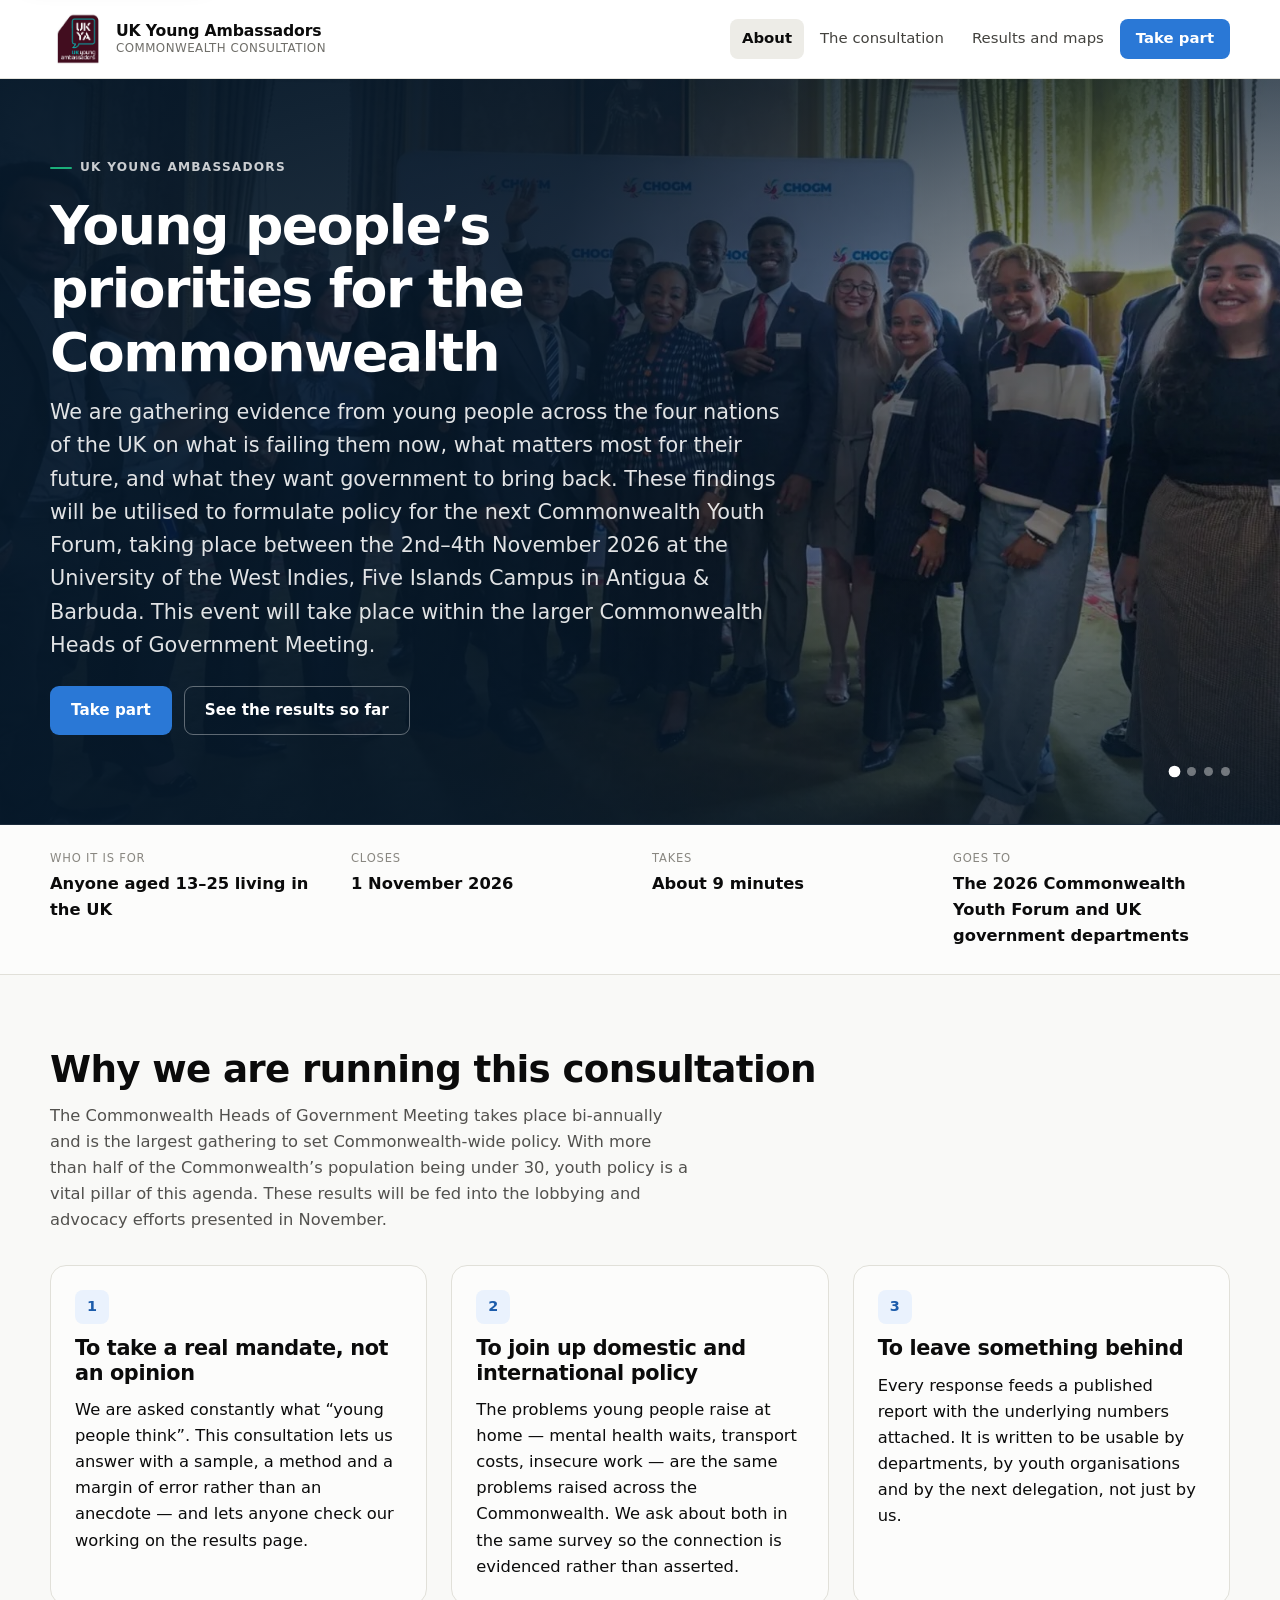
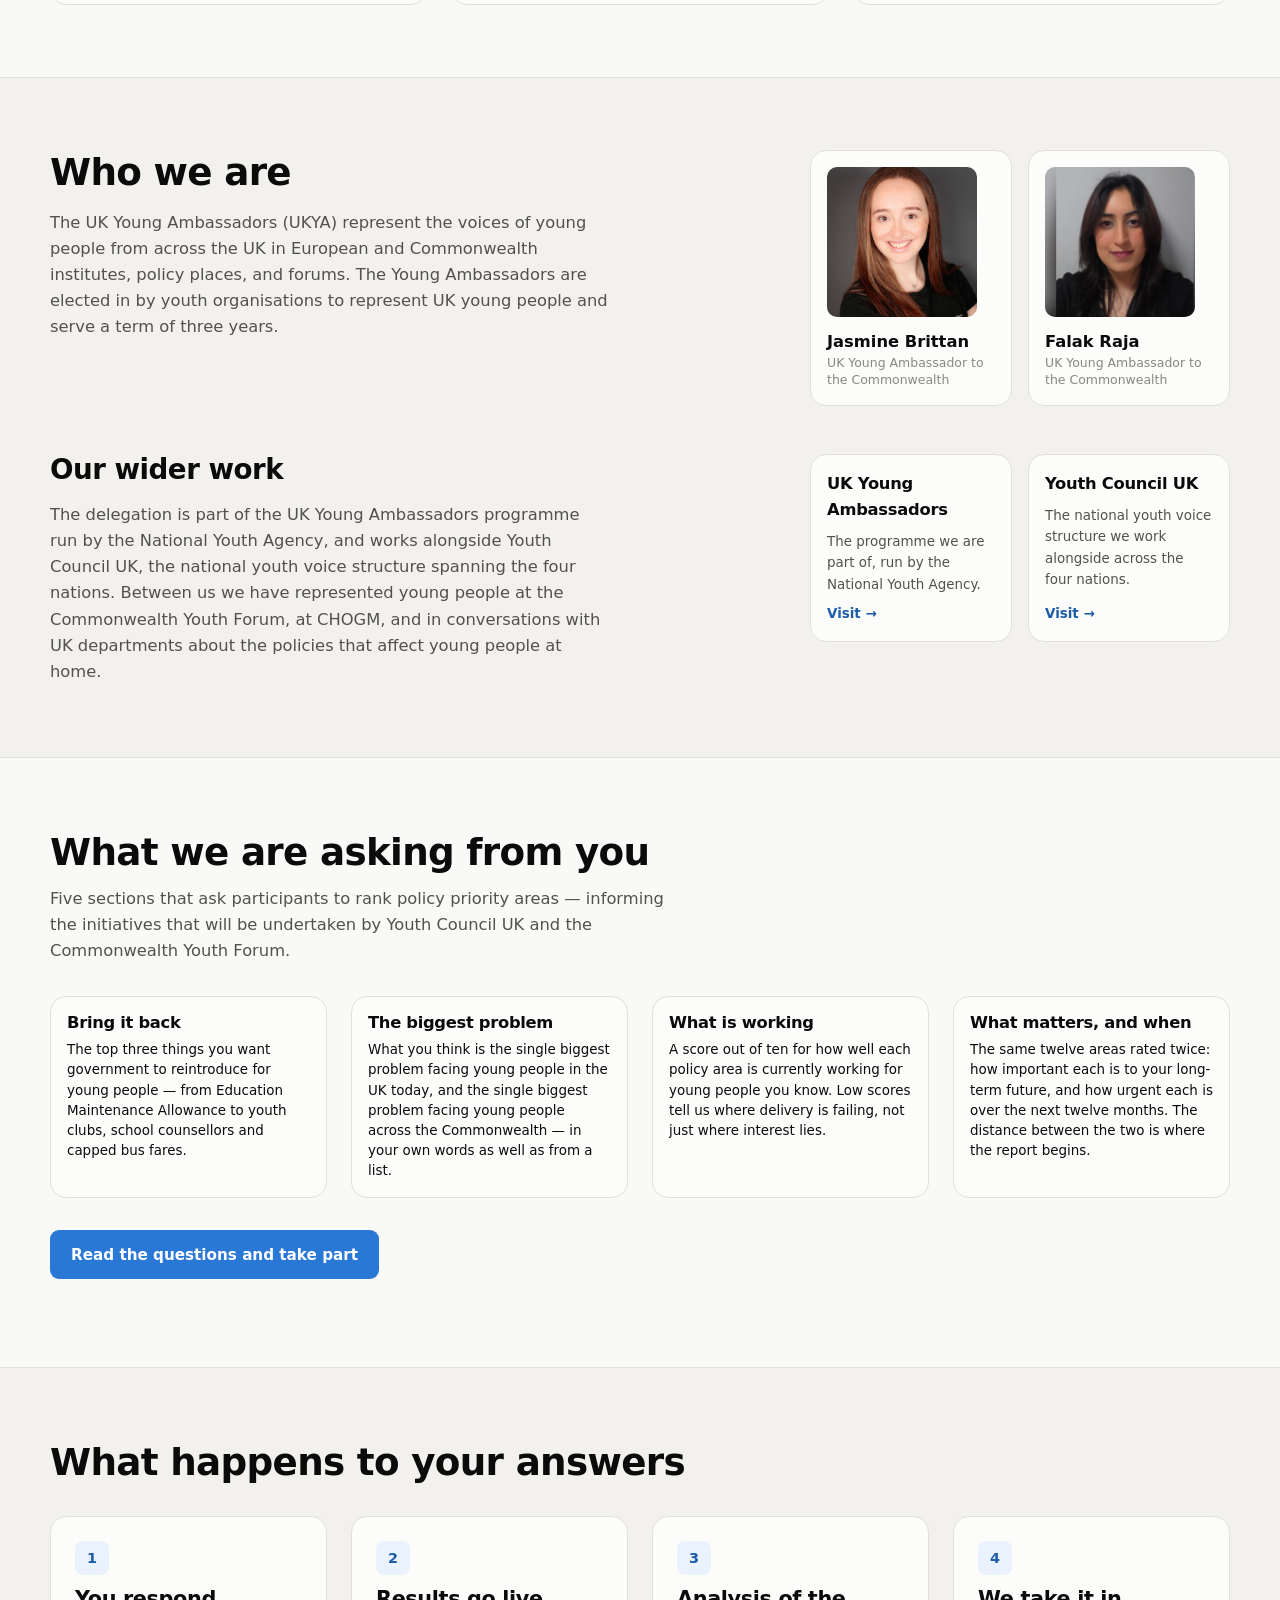
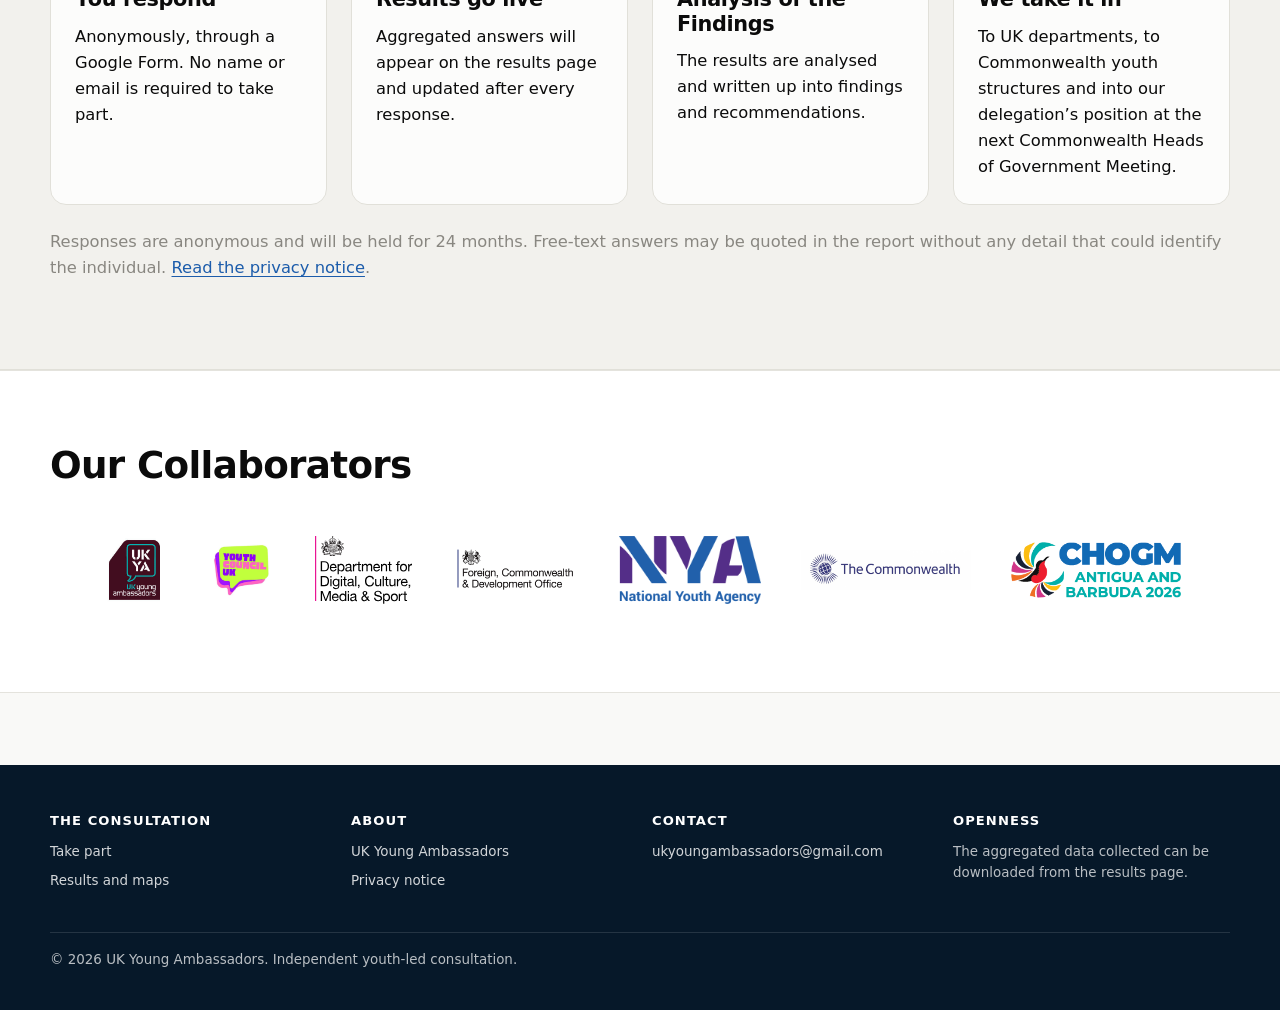
==== index.html @ c9561666 "Make the exported CSV plain, and adjust home and results copy The aggregate download showed "UK Youn" ====
<!doctype html>
<html lang="en-GB">
<head>
<meta charset="utf-8">
<meta name="viewport" content="width=device-width, initial-scale=1, viewport-fit=cover">
<title>UK Youth Consultation for CHOGM | UK Young Ambassadors</title>
<meta name="description" content="A national consultation by the UK Young Ambassadors gathering young people's priorities for the Commonwealth Heads of Government Meeting and for UK domestic youth policy.">
<meta name="color-scheme" content="light dark">
<meta property="og:title" content="UK Youth Consultation for CHOGM">
<meta property="og:description" content="Tell us what should change for young people — in the UK and across the Commonwealth.">
<meta property="og:type" content="website">
<link rel="icon" href="assets/img/favicon.svg" type="image/svg+xml">
<link rel="stylesheet" href="assets/css/site.css?v=448d8c2c">
<link rel="stylesheet" href="assets/css/print.css?v=5e188de7">
</head>
<body data-page="home">
<a class="skip-link" href="#main">Skip to main content</a>

<header class="banner">
  <div class="wrap banner__bar">
    <a class="brandmark" href="index.html">
      <span class="brandmark__crest" data-brand-crest aria-hidden="true">UKYA</span>
      <span class="brandmark__text">
        <span class="brandmark__name">UK Young Ambassadors</span>
        <span class="brandmark__sub">Commonwealth Consultation</span>
      </span>
    </a>
    <button class="nav-toggle" data-nav-toggle aria-expanded="false" aria-controls="site-nav" aria-label="Show navigation">
      <svg width="20" height="20" viewBox="0 0 24 24" fill="none" stroke="currentColor" stroke-width="2" aria-hidden="true"><path d="M3 6h18M3 12h18M3 18h18"/></svg>
    </button>
    <nav class="nav" id="site-nav" data-nav aria-label="Main">
      <ul class="nav__list">
        <li><a class="nav__link" data-page="home" href="index.html">About</a></li>
        <li><a class="nav__link" data-page="consultation" href="consultation.html">The consultation</a></li>
        <li><a class="nav__link" data-page="results" href="results.html">Results and maps</a></li>
        <li><a class="nav__link nav__cta" href="consultation.html">Take part</a></li>
      </ul>
    </nav>
  </div>
</header>

<main id="main">

  <section class="hero hero--media">
    <!-- Decorative background carousel. The photographs are described by the
         caption beneath, so the layer itself is hidden from assistive tech. -->
    <div class="hero__media" data-hero-carousel aria-hidden="true"></div>
    <div class="hero__scrim" aria-hidden="true"></div>

    <div class="wrap hero__inner">
      <div class="hero__panel">
        <span class="eyebrow">UK Young Ambassadors</span>
        <h1>Young people’s priorities for the Commonwealth</h1>
        <p class="hero__lede">
          We are gathering evidence from young people across the four nations of the UK on what is failing
          them now, what matters most for their future, and what they want government to bring back.
          These findings will be utilised to formulate policy for the next Commonwealth Youth Forum, taking
          place between the 2nd–4th November 2026 at the University of the West Indies, Five Islands Campus
          in Antigua &amp; Barbuda. This event will take place within the larger Commonwealth Heads of
          Government Meeting.
        </p>
        <div class="hero__actions">
          <a class="btn btn--primary" href="consultation.html">Take part</a>
          <a class="btn btn--ghost" href="results.html">See the results so far</a>
        </div>
      </div>
    </div>

    <div class="wrap hero__media-foot">
      <div class="hero__dots" data-hero-dots></div>
    </div>
  </section>

  <section class="factbar">
    <div class="wrap">
      <dl class="factbar__list">
        <div class="factbar__item"><dt>Who it is for</dt><dd>Anyone aged 13–25 living in the UK</dd></div>
        <div class="factbar__item"><dt>Closes</dt><dd><span data-config="consultation.closesOn" data-format="date">—</span></dd></div>
        <div class="factbar__item"><dt>Takes</dt><dd>About <span data-config="form.estimatedMinutes">9</span> minutes</dd></div>
        <div class="factbar__item"><dt>Goes to</dt><dd>The 2026 Commonwealth Youth Forum and UK government departments</dd></div>
      </dl>
    </div>
  </section>

  <section class="section">
    <div class="wrap">
      <div class="section__head">
        <h2>Why we are running this consultation</h2>
        <p>
          The Commonwealth Heads of Government Meeting takes place bi-annually and is the largest gathering
          to set Commonwealth-wide policy. With more than half of the Commonwealth’s population being under
          30, youth policy is a vital pillar of this agenda. These results will be fed into the lobbying and
          advocacy efforts presented in November.
        </p>
      </div>
      <div class="grid grid--3">
        <div class="card">
          <span class="card__num" aria-hidden="true">1</span>
          <h3>To take a real mandate, not an opinion</h3>
          <p>
            We are asked constantly what “young people think”. This consultation lets us answer with
            a sample, a method and a margin of error rather than an anecdote — and lets anyone check
            our working on the results page.
          </p>
        </div>
        <div class="card">
          <span class="card__num" aria-hidden="true">2</span>
          <h3>To join up domestic and international policy</h3>
          <p>
            The problems young people raise at home — mental health waits, transport costs, insecure work —
            are the same problems raised across the Commonwealth. We ask about both in the same survey so
            the connection is evidenced rather than asserted.
          </p>
        </div>
        <div class="card">
          <span class="card__num" aria-hidden="true">3</span>
          <h3>To leave something behind</h3>
          <p>
            Every response feeds a published report with the underlying numbers attached. It is written to be
            usable by departments, by youth organisations and by the next delegation, not just by us.
          </p>
        </div>
      </div>
    </div>
  </section>

  <section class="section section--tint">
    <div class="wrap">
      <div class="who">
        <div class="who__text">
          <h2>Who we are</h2>
          <p data-config="team.intro">
            The UK Young Ambassadors (UKYA) represent the voices of young people from across the UK in
            European and Commonwealth institutes, policy places, and forums. The Young Ambassadors are
            elected in by youth organisations to represent UK young people and serve a term of three years.
          </p>
        </div>
        <div class="who__people" data-team></div>
      </div>

      <div class="who" style="margin-top:var(--sp-7)">
        <div class="who__text">
          <h3>Our wider work</h3>
          <p>
            The delegation is part of the UK Young Ambassadors programme run by the National Youth Agency,
            and works alongside Youth Council UK, the national youth voice structure spanning the four
            nations. Between us we have represented young people at the Commonwealth Youth Forum, at CHOGM,
            and in conversations with UK departments about the policies that affect young people at home.
          </p>
        </div>
        <div class="who__side" data-team-links></div>
      </div>
    </div>
  </section>

  <section class="section">
    <div class="wrap">
      <div class="section__head">
        <h2>What we are asking from you</h2>
        <p>
          Five sections that ask participants to rank policy priority areas — informing the initiatives that
          will be undertaken by Youth Council UK and the Commonwealth Youth Forum.
        </p>
      </div>
      <div class="grid grid--4 grid--ask">
        <div class="card card--compact">
          <h3>Bring it back</h3>
          <p>The top three things you want government to reintroduce for young people — from Education Maintenance Allowance to youth clubs, school counsellors and capped bus fares.</p>
        </div>
        <div class="card card--compact">
          <h3>The biggest problem</h3>
          <p>What you think is the single biggest problem facing young people in the UK today, and the single biggest problem facing young people across the Commonwealth — in your own words as well as from a list.</p>
        </div>
        <div class="card card--compact">
          <h3>What is working</h3>
          <p>A score out of ten for how well each policy area is currently working for young people you know. Low scores tell us where delivery is failing, not just where interest lies.</p>
        </div>
        <div class="card card--compact">
          <h3>What matters, and when</h3>
          <p>The same twelve areas rated twice: how important each is to your long-term future, and how urgent each is over the next twelve months. The distance between the two is where the report begins.</p>
        </div>
      </div>
      <p style="margin-top:2rem">
        <a class="btn btn--primary" href="consultation.html">Read the questions and take part</a>
      </p>
    </div>
  </section>

  <section class="section section--tint">
    <div class="wrap">
      <div class="section__head">
        <h2>What happens to your answers</h2>
      </div>
      <div class="grid grid--4">
        <div class="card"><span class="card__num" aria-hidden="true">1</span><h3>You respond</h3><p>Anonymously, through a Google Form. No name or email is required to take part.</p></div>
        <div class="card"><span class="card__num" aria-hidden="true">2</span><h3>Results go live</h3><p>Aggregated answers will appear on the results page and updated after every response.</p></div>
        <div class="card"><span class="card__num" aria-hidden="true">3</span><h3>Analysis of the Findings</h3><p>The results are analysed and written up into findings and recommendations.</p></div>
        <div class="card"><span class="card__num" aria-hidden="true">4</span><h3>We take it in</h3><p>To UK departments, to Commonwealth youth structures and into our delegation’s position at <span data-config="consultation.chogmLabel">CHOGM</span>.</p></div>
      </div>
      <p class="muted" style="margin-top:var(--sp-5);max-width:none">
        Responses are anonymous and will be held for <span data-config="privacy.retentionMonths">24</span> months.
        Free-text answers may be quoted in the report without any detail that could identify the individual.
        <a href="privacy.html">Read the privacy notice</a>.
      </p>
    </div>
  </section>

  <section class="section section--logos">
    <div class="wrap">
      <div class="section__head">
        <h2>Our Collaborators</h2>
      </div>
      <div class="partners" data-partners></div>
    </div>
  </section>

</main>

<footer class="footer">
  <div class="wrap">
    <div class="footer__grid">
      <div>
        <h4>The consultation</h4>
        <ul>
          <li><a href="consultation.html">Take part</a></li>
          <li><a href="results.html">Results and maps</a></li>
        </ul>
      </div>
      <div>
        <h4>About</h4>
        <ul>
          <li><a href="index.html#main">UK Young Ambassadors</a></li>
          <li><a href="privacy.html">Privacy notice</a></li>
        </ul>
      </div>
      <div>
        <h4>Contact</h4>
        <ul>
          <li><a data-config-href="consultation.contactEmail" href="#"><span data-config="consultation.contactEmail">Contact us</span></a></li>
        </ul>
      </div>
      <div>
        <h4>Openness</h4>
        <p style="font-size:var(--step--1)">
          The aggregated data collected can be downloaded from the results page.
        </p>
      </div>
    </div>
    <div class="footer__base">
      <p>© <span data-year>2026</span> UK Young Ambassadors. Independent youth-led consultation.</p>
    </div>
  </div>
</footer>

<script src="assets/js/config.js?v=e2bbb586"></script>
<script src="assets/js/taxonomy.js?v=10c99e3c"></script>
<script src="assets/js/ui.js?v=98122276"></script>
</body>
</html>
---- assets/css/site.css ----
/* =============================================================================
   site.css — UK Young Ambassadors CHOGM youth consultation
   Token-first. Light is the base; dark is a selected set of steps, not a flip.
   Chart colours come from the validated data-visualisation palette and are
   exposed as --series-* / --seq-* so charts.js and map.js never hard-code hex.
   ========================================================================== */

/* ---------- 1. Tokens ------------------------------------------------------ */
:root {
  color-scheme: light;

  /* Surfaces and ink */
  --plane:        #f9f9f7;
  --surface:      #fcfcfb;
  --surface-2:    #f2f1ed;
  --surface-sunk: #eeede8;
  --ink:          #0b0b0b;
  --ink-2:        #52514e;
  --ink-muted:    #898781;
  --rule:         #e1e0d9;
  --axis:         #c3c2b7;
  --ring:         rgba(11, 11, 11, .10);

  /* Brand */
  --brand:        #0a2540;
  --brand-deep:   #061829;
  --brand-ink:    #ffffff;
  --accent:       #2a78d6;
  --accent-deep:  #1c5cab;
  --accent-wash:  #eaf2fd;

  /* Categorical series — fixed order, never cycled */
  --series-1: #2a78d6;  --series-2: #eb6834;  --series-3: #1baf7a;
  --series-4: #eda100;  --series-5: #e87ba4;  --series-6: #008300;
  --series-7: #4a3aa7;  --series-8: #e34948;

  /* Sequential blue ramp, light -> dark (choropleth + heat) */
  --seq-100: #cde2fb; --seq-150: #b7d3f6; --seq-200: #9ec5f4; --seq-250: #86b6ef;
  --seq-300: #6da7ec; --seq-350: #5598e7; --seq-400: #3987e5; --seq-450: #2a78d6;
  --seq-500: #256abf; --seq-550: #1c5cab; --seq-600: #184f95; --seq-650: #104281;
  --seq-700: #0d366b;
  --seq-zero: #f0efec;                    /* "no responses yet" tile */

  /* Status — reserved, never used as a series colour */
  --good: #0ca30c; --warning: #fab219; --serious: #ec835a; --critical: #d03b3b;
  --success-text: #006300;

  /* Type and space */
  --font: system-ui, -apple-system, "Segoe UI", Roboto, sans-serif;
  --step--1: clamp(.78rem, .76rem + .1vw, .84rem);
  --step-0:  clamp(.95rem, .92rem + .15vw, 1.02rem);
  --step-1:  clamp(1.12rem, 1.05rem + .35vw, 1.3rem);
  --step-2:  clamp(1.38rem, 1.25rem + .6vw, 1.75rem);
  --step-3:  clamp(1.7rem, 1.45rem + 1.1vw, 2.4rem);
  --step-4:  clamp(2.1rem, 1.6rem + 2.2vw, 3.5rem);
  --sp-1: .25rem; --sp-2: .5rem; --sp-3: .75rem; --sp-4: 1rem;
  --sp-5: 1.5rem; --sp-6: 2rem;  --sp-7: 3rem;   --sp-8: 4.5rem;
  --radius: 10px; --radius-lg: 16px;
  --shadow: 0 1px 2px rgba(11,11,11,.05), 0 8px 24px -12px rgba(11,11,11,.18);
  --measure: 68ch;
  --wrap: 1180px;
}

@media (prefers-color-scheme: dark) {
  :root:not([data-theme="light"]) {
    color-scheme: dark;
    --plane: #0d0d0d; --surface: #1a1a19; --surface-2: #232321; --surface-sunk: #141413;
    --ink: #ffffff; --ink-2: #c3c2b7; --ink-muted: #898781;
    --rule: #2c2c2a; --axis: #383835; --ring: rgba(255,255,255,.12);
    --brand: #14202e; --brand-deep: #0b1420; --brand-ink: #ffffff;
    --accent: #3987e5; --accent-deep: #6da7ec; --accent-wash: #16273b;
    --series-1: #3987e5; --series-2: #d95926; --series-3: #199e70;
    --series-4: #c98500; --series-5: #d55181; --series-6: #008300;
    --series-7: #9085e9; --series-8: #e66767;
    --seq-zero: #383835;
    --success-text: #0ca30c;
    --shadow: 0 1px 2px rgba(0,0,0,.4), 0 8px 24px -12px rgba(0,0,0,.7);
  }
}
:root[data-theme="dark"] {
  color-scheme: dark;
  --plane: #0d0d0d; --surface: #1a1a19; --surface-2: #232321; --surface-sunk: #141413;
  --ink: #ffffff; --ink-2: #c3c2b7; --ink-muted: #898781;
  --rule: #2c2c2a; --axis: #383835; --ring: rgba(255,255,255,.12);
  --brand: #14202e; --brand-deep: #0b1420; --brand-ink: #ffffff;
  --accent: #3987e5; --accent-deep: #6da7ec; --accent-wash: #16273b;
  --series-1: #3987e5; --series-2: #d95926; --series-3: #199e70;
  --series-4: #c98500; --series-5: #d55181; --series-6: #008300;
  --series-7: #9085e9; --series-8: #e66767;
  --seq-zero: #383835;
  --success-text: #0ca30c;
  --shadow: 0 1px 2px rgba(0,0,0,.4), 0 8px 24px -12px rgba(0,0,0,.7);
}

/* ---------- 2. Base -------------------------------------------------------- */
*, *::before, *::after { box-sizing: border-box; }
html { -webkit-text-size-adjust: 100%; scroll-behavior: smooth; }
@media (prefers-reduced-motion: reduce) {
  html { scroll-behavior: auto; }
  *, *::before, *::after { animation-duration: .01ms !important; transition-duration: .01ms !important; }
}
body {
  margin: 0;
  font-family: var(--font);
  font-size: var(--step-0);
  line-height: 1.6;
  color: var(--ink);
  background: var(--plane);
  -webkit-font-smoothing: antialiased;
}
img, svg { max-width: 100%; }
h1, h2, h3, h4 { line-height: 1.18; letter-spacing: -.018em; margin: 0 0 var(--sp-3); font-weight: 650; }
h1 { font-size: var(--step-4); letter-spacing: -.03em; }
h2 { font-size: var(--step-3); }
h3 { font-size: var(--step-2); }
h4 { font-size: var(--step-1); }
p  { margin: 0 0 var(--sp-4); max-width: var(--measure); }
a  { color: var(--accent-deep); text-underline-offset: 3px; text-decoration-thickness: 1px; }
a:hover { color: var(--accent); }
:focus-visible { outline: 3px solid var(--accent); outline-offset: 2px; border-radius: 4px; }
[hidden] { display: none !important; }

.wrap { width: min(100% - 2.5rem, var(--wrap)); margin-inline: auto; }
.narrow { max-width: 74ch; }
.lede { font-size: var(--step-1); color: var(--ink-2); line-height: 1.55; }
.muted { color: var(--ink-muted); }
.tnum { font-variant-numeric: tabular-nums; }
.visually-hidden {
  position: absolute; width: 1px; height: 1px; padding: 0; margin: -1px;
  overflow: hidden; clip: rect(0 0 0 0); white-space: nowrap; border: 0;
}
.skip-link {
  position: absolute; left: var(--sp-4); top: -4rem; z-index: 100;
  background: var(--surface); color: var(--ink); padding: var(--sp-3) var(--sp-4);
  border-radius: var(--radius); box-shadow: var(--shadow); transition: top .15s;
}
.skip-link:focus { top: var(--sp-4); }

/* ---------- 3. Header and navigation --------------------------------------
   The bar is white in both themes, on purpose. The UKYA logo carries its own
   white background, so a coloured or dark bar leaves a visible white tile
   around it. That means the bar cannot use the theme's ink tokens either —
   they invert in dark mode and would put white text on white — so everything
   in here is a fixed light-on-white palette.                                 */
.banner {
  background: #ffffff; color: #0b0b0b;
  border-bottom: 1px solid #e4e3dd;
  position: sticky; top: 0; z-index: 40;
}
.banner__bar {
  display: flex; align-items: center; gap: var(--sp-5);
  min-height: 72px; padding-block: var(--sp-3);
}
.brandmark { display: flex; align-items: center; gap: var(--sp-3); text-decoration: none; color: inherit; }
/* The lettermark fallback needs to be a dark chip to read on white; the real
   logo replaces it and drops the chip entirely. */
.brandmark__crest {
  display: grid; place-items: center; width: 42px; height: 42px; flex: none;
  border-radius: 9px; background: #0a2540; color: #fff;
  font-weight: 750; font-size: .82rem; letter-spacing: .02em; overflow: hidden;
}
.brandmark__crest--image { background: transparent; width: 54px; height: 54px; border-radius: 0; }
.brandmark__crest--image img { width: 100%; height: 100%; object-fit: contain; }
.brandmark__text { display: flex; flex-direction: column; line-height: 1.2; }
.brandmark__name { font-weight: 650; font-size: .98rem; letter-spacing: -.01em; color: #0b0b0b; }
.brandmark__sub { font-size: .74rem; color: #6f6e69; letter-spacing: .04em; text-transform: uppercase; }

.nav { margin-left: auto; }
.nav__list { display: flex; align-items: center; gap: var(--sp-1); list-style: none; margin: 0; padding: 0; }
.nav__link {
  display: block; padding: var(--sp-2) var(--sp-3); border-radius: 8px;
  color: #43423e; text-decoration: none; font-size: .93rem; font-weight: 500;
}
.nav__link:hover { background: #f1f0ec; color: #0b0b0b; }
.nav__link[aria-current="page"] { background: #edecE7; color: #0b0b0b; font-weight: 650; }
.nav__cta {
  background: var(--accent); color: #fff; padding: var(--sp-2) var(--sp-4);
  border-radius: 8px; font-weight: 600;
}
.nav__cta:hover { background: var(--accent-deep); color: #fff; }

.theme-toggle {
  display: grid; place-items: center; width: 36px; height: 36px; flex: none;
  border: 1px solid rgba(255,255,255,.2); background: transparent; color: inherit;
  border-radius: 8px; cursor: pointer;
}
.theme-toggle:hover { background: rgba(255,255,255,.12); }
.nav-toggle { display: none; }

@media (max-width: 860px) {
  .nav-toggle {
    display: grid; place-items: center; width: 40px; height: 40px; margin-left: auto;
    background: transparent; border: 1px solid #d6d5ce;
    border-radius: 8px; color: #0b0b0b; cursor: pointer;
  }
  .nav { flex-basis: 100%; margin-left: 0; order: 3; display: none; }
  .nav.is-open { display: block; }
  .nav__list { flex-direction: column; align-items: stretch; padding-bottom: var(--sp-4); gap: 2px; }
  .nav__link { padding: var(--sp-3); }
  .nav__cta { text-align: center; margin-top: var(--sp-2); }
  .banner__bar { flex-wrap: wrap; }
}

/* ---------- 4. Notices ----------------------------------------------------- */
.notice {
  display: flex; gap: var(--sp-3); align-items: flex-start;
  padding: var(--sp-3) var(--sp-4); border-radius: var(--radius);
  border: 1px solid var(--rule); background: var(--surface-2);
  font-size: var(--step--1); color: var(--ink-2);
}
.notice strong { color: var(--ink); }
.notice p { margin: 0; max-width: none; }
.notice--draft { border-color: #f0c96a; background: #fff8e6; color: #5a4300; }
.notice--draft strong { color: #3d2e00; }
/* Dark steps for the draft notice. Declared under both scopes — the media
   query for the OS setting, the attribute selector for the in-page toggle —
   so neither can leak into light mode. */
@media (prefers-color-scheme: dark) {
  :root:not([data-theme="light"]) .notice--draft {
    background: #2a2413; border-color: #6a5a24; color: #f0dfae;
  }
  :root:not([data-theme="light"]) .notice--draft strong { color: #fff3d0; }
}
:root[data-theme="dark"] .notice--draft {
  background: #2a2413; border-color: #6a5a24; color: #f0dfae;
}
:root[data-theme="dark"] .notice--draft strong { color: #fff3d0; }
.notice__icon { flex: none; font-size: 1.1em; line-height: 1.45; }
.draft-strip { background: transparent; padding-block: var(--sp-3) 0; }

/* ---------- 5. Hero -------------------------------------------------------
   A photo carousel behind an overlaid panel. The photographs are decorative
   background; the caption beneath carries what they show.                    */
.hero {
  position: relative; isolation: isolate; overflow: hidden;
  background: var(--brand-deep); color: #fff;
  padding-block: var(--sp-8) var(--sp-7);
  border-bottom: 1px solid rgba(255,255,255,.08);
}
.hero--media { min-height: clamp(440px, 64vh, 660px); display: flex; flex-direction: column; justify-content: center; }

/* Small uppercase label above a heading. Used on the dark hero and on light
   page headers, so its base colour is page ink and the hero overrides it. */
.eyebrow {
  display: inline-flex; align-items: center; gap: var(--sp-2);
  font-size: .76rem; font-weight: 600; letter-spacing: .1em; text-transform: uppercase;
  color: var(--ink-muted); margin-bottom: var(--sp-4);
}
.eyebrow::before { content: ""; width: 22px; height: 2px; background: var(--series-3); border-radius: 2px; }
.hero .eyebrow, .banner .eyebrow { color: rgba(255,255,255,.78); }

.hero__media { position: absolute; inset: 0; z-index: -2; }
.hero__slide {
  position: absolute; inset: 0; background-size: cover; background-position: center;
  opacity: 0; transition: opacity .9s ease-in-out;
}
.hero__slide.is-active { opacity: 1; }
@media (prefers-reduced-motion: reduce) { .hero__slide { transition: none; } }

/* Two scrims: a horizontal one so the panel edge never sits on a bright face,
   and a vertical one to keep the caption and header legible. */
.hero__scrim {
  position: absolute; inset: 0; z-index: -1;
  background:
    linear-gradient(100deg, rgba(6,24,41,.94) 0%, rgba(6,24,41,.86) 42%, rgba(6,24,41,.45) 72%, rgba(6,24,41,.35) 100%),
    linear-gradient(to bottom, rgba(6,24,41,.55), transparent 28%, transparent 62%, rgba(6,24,41,.7));
}
.hero__inner { width: min(100% - 2.5rem, var(--wrap)); }
.hero__panel { max-width: 46rem; }
.hero h1 { color: #fff; max-width: 18ch; text-wrap: balance; }
.hero__lede { color: rgba(255,255,255,.88); font-size: var(--step-1); max-width: 56ch; }
.hero__actions { display: flex; flex-wrap: wrap; gap: var(--sp-3); margin-top: var(--sp-5); }

.hero__media-foot {
  display: flex; flex-wrap: wrap; gap: var(--sp-3) var(--sp-4); align-items: center;
  justify-content: flex-end; margin-top: var(--sp-6);
}
.hero__dots { display: flex; gap: var(--sp-2); margin-left: auto; }
.hero__dot {
  width: 9px; height: 9px; padding: 0; border: 0; border-radius: 50%; cursor: pointer;
  background: rgba(255,255,255,.4); transition: background .15s, transform .15s;
}
.hero__dot:hover { background: rgba(255,255,255,.75); }
.hero__dot[aria-current="true"] { background: #fff; transform: scale(1.3); }

@media (max-width: 700px) {
  .hero--media { min-height: 0; }
  .hero h1 { max-width: none; }
  .hero__scrim { background: linear-gradient(to bottom, rgba(6,24,41,.82), rgba(6,24,41,.93)); }
}

/* The facts that used to sit beside the hero, now a strip beneath it. */
.factbar { background: var(--surface); border-bottom: 1px solid var(--rule); }
.factbar__list {
  display: grid; grid-template-columns: repeat(auto-fit, minmax(190px, 1fr));
  gap: var(--sp-4) var(--sp-5); margin: 0; padding-block: var(--sp-5);
}
.factbar__item dt {
  font-size: .72rem; text-transform: uppercase; letter-spacing: .07em;
  color: var(--ink-muted); margin-bottom: .25rem;
}
.factbar__item dd { margin: 0; font-weight: 600; color: var(--ink); font-size: var(--step-0); }

/* ---------- 6. Buttons ----------------------------------------------------- */
.btn {
  display: inline-flex; align-items: center; justify-content: center; gap: var(--sp-2);
  padding: .7rem 1.25rem; border-radius: 9px; border: 1px solid transparent;
  font: inherit; font-weight: 600; font-size: .95rem; cursor: pointer;
  text-decoration: none; transition: background .15s, border-color .15s, color .15s;
}
.btn--primary { background: var(--accent); color: #fff; }
.btn--primary:hover { background: var(--accent-deep); color: #fff; }
.btn--ghost { background: transparent; color: #fff; border-color: rgba(255,255,255,.35); }
.btn--ghost:hover { background: rgba(255,255,255,.12); color: #fff; }
.btn--quiet { background: var(--surface); color: var(--ink); border-color: var(--rule); }
.btn--quiet:hover { background: var(--surface-2); color: var(--ink); }
.btn--sm { padding: .42rem .8rem; font-size: .85rem; }
/* Button labels are short phrases; let the row wrap rather than the words. */
.btn { white-space: nowrap; }

/* ---------- 7. Sections and cards ------------------------------------------ */
.section { padding-block: var(--sp-8); }
.section--tint { background: var(--surface-2); border-block: 1px solid var(--rule); }
/* The measure belongs on the prose, not on the block: constraining the whole
   head made headings wrap early ("Why we are running this consultation" broke
   over two lines with half the container empty beside it). */
.section__head { margin-bottom: var(--sp-6); }
.section__head p { color: var(--ink-2); max-width: 62ch; }
.grid { display: grid; gap: var(--sp-5); }
.grid--3 { grid-template-columns: repeat(auto-fit, minmax(255px, 1fr)); }
.grid--2 { grid-template-columns: repeat(auto-fit, minmax(320px, 1fr)); }
.grid--4 { grid-template-columns: repeat(auto-fit, minmax(200px, 1fr)); }

.card {
  background: var(--surface); border: 1px solid var(--rule);
  border-radius: var(--radius-lg); padding: var(--sp-5);
}
.card h3 { font-size: var(--step-1); }
.card p:last-child { margin-bottom: 0; }
.card--compact { padding: var(--sp-4); }
.card--compact h3 { font-size: var(--step-0); margin-bottom: var(--sp-2); }
.card--compact p { font-size: var(--step--1); line-height: 1.5; }
/* Four across on a wide screen, folding to two and then one. */
.grid--ask { grid-template-columns: repeat(4, minmax(0, 1fr)); }
@media (max-width: 1000px) { .grid--ask { grid-template-columns: repeat(2, minmax(0, 1fr)); } }
@media (max-width: 560px)  { .grid--ask { grid-template-columns: 1fr; } }

.card__num {
  display: grid; place-items: center; width: 34px; height: 34px; border-radius: 8px;
  background: var(--accent-wash); color: var(--accent-deep);
  font-weight: 700; font-size: .9rem; margin-bottom: var(--sp-3);
}

/* Team */
.person { display: flex; flex-direction: column; gap: var(--sp-2); }
.who__people .person { padding: var(--sp-4); gap: var(--sp-3); }
.person__avatar {
  display: grid; place-items: center; width: 52px; height: 52px; border-radius: 50%;
  background: var(--accent-wash); color: var(--accent-deep); font-weight: 700; font-size: 1.05rem;
}
.person__name { font-weight: 650; }
.person__role { font-size: var(--step--1); color: var(--ink-muted); }
.person p { font-size: var(--step--1); color: var(--ink-2); margin: 0; }

/* "Who we are": the description on the left, the delegation beside it. */
.who {
  display: grid; gap: var(--sp-6) var(--sp-7);
  grid-template-columns: minmax(0, 1fr) minmax(0, 420px);
  align-items: start;
}
.who__text h2, .who__text h3 { margin-bottom: var(--sp-4); }
.who__text p { color: var(--ink-2); max-width: 54ch; margin-bottom: 0; }
.who__people, .who__side { display: grid; grid-template-columns: 1fr 1fr; gap: var(--sp-4); }
@media (max-width: 860px) {
  .who { grid-template-columns: 1fr; }
  .who__people, .who__side { max-width: 420px; }
}
@media (max-width: 460px) {
  .who__people, .who__side { grid-template-columns: 1fr; }
}

/* A member photograph sits where the initials avatar would. Square crop, so a
   portrait and a headshot of different proportions still line up in the grid. */
.person__photo {
  width: 100%; max-width: 150px; aspect-ratio: 1 / 1; object-fit: cover; object-position: center 22%;
  border-radius: var(--radius); background: var(--surface-2); display: block;
}
.who__people .person__name { font-size: var(--step-0); }
.who__people .person__role { font-size: .78rem; line-height: 1.35; }
.person__avatar--fallback { width: 52px; height: 52px; }

/* Link cards — the wider-programme links under the team */
.link-card {
  display: flex; flex-direction: column; gap: var(--sp-2);
  text-decoration: none; color: inherit; transition: border-color .15s, transform .15s;
}
.link-card:hover { border-color: var(--accent); color: inherit; transform: translateY(-2px); }
.link-card { padding: var(--sp-4); }
.link-card__label { font-weight: 650; font-size: var(--step-0); letter-spacing: -.015em; }
.link-card__blurb { font-size: var(--step--1); color: var(--ink-2); }
.link-card__cue { font-size: var(--step--1); font-weight: 600; color: var(--accent-deep); margin-top: auto; }
@media (prefers-reduced-motion: reduce) { .link-card:hover { transform: none; } }

/* Collaborator logos ---------------------------------------------------------
   No boxes and no outlines: the marks sit directly on a white band. The band
   is fixed white in both themes for the same reason as the header — several of
   these logos carry their own white background, and anything else frames them
   in a visible rectangle. So this section's text is fixed dark too.          */
.section--logos { background: #ffffff; border-block: 1px solid #e4e3dd; }
.section--logos h2 { color: #0b0b0b; }
.section--logos .section__head p { color: #52514e; }

/* Flex rather than grid so a row that cannot be filled centres its logos
   instead of leaving a lone mark stranded on the left. */
.partners {
  display: flex; flex-wrap: wrap; align-items: center; justify-content: center;
  gap: var(--sp-5) var(--sp-5);
}
.partner {
  display: flex; align-items: center; justify-content: center; text-align: center;
  flex: 0 0 auto; min-height: 84px; padding: var(--sp-2);
  background: none; border: 0; border-radius: 0;
  color: #52514e; text-decoration: none;
}
.partner:hover { color: #0b0b0b; }
/* Each logo is sized by its own aspect ratio inside a shared height and width
   cap, rather than squeezed into an identical box. A square mark reaches the
   height limit, a wide lockup reaches the width limit, and neither ends up
   tiny next to the other. Individual marks can be nudged with `scale` in
   config.js where the optical weight still looks off. */
.partner img {
  max-height: 68px; max-width: 170px; width: auto; height: auto;
  object-fit: contain;
}
@media (max-width: 560px) { .partner img { max-height: 56px; max-width: 140px; } }
/* Shown only until an organisation's official asset is in place. */
.partner__plate { display: flex; flex-direction: column; gap: 3px; }
.partner__short { font-weight: 700; font-size: 1.05rem; letter-spacing: .04em; color: #0b0b0b; }
.partner__name { font-size: .7rem; line-height: 1.35; color: #6f6e69; }

/* ---------- 8. Form page --------------------------------------------------- */
.form-frame {
  width: 100%; min-height: 1400px; border: 0;
  background: var(--surface); border-radius: var(--radius-lg);
}
.form-shell { background: var(--surface); border: 1px solid var(--rule); border-radius: var(--radius-lg); padding: var(--sp-3); }
.setup-steps { counter-reset: step; list-style: none; padding: 0; margin: 0; display: grid; gap: var(--sp-4); }
.setup-steps li { counter-increment: step; display: grid; grid-template-columns: 34px 1fr; gap: var(--sp-3); }
.setup-steps li::before {
  content: counter(step); display: grid; place-items: center; width: 30px; height: 30px;
  border-radius: 50%; background: var(--accent); color: #fff; font-weight: 700; font-size: .85rem;
}
code, kbd, pre { font-family: ui-monospace, SFMono-Regular, Menlo, Consolas, monospace; font-size: .88em; }
code { background: var(--surface-sunk); padding: .12em .38em; border-radius: 5px; }
pre {
  background: var(--surface-sunk); border: 1px solid var(--rule); border-radius: var(--radius);
  padding: var(--sp-4); overflow-x: auto; line-height: 1.5;
}
pre code { background: none; padding: 0; }

/* Question preview list */
.qlist { display: grid; gap: var(--sp-4); }
.qgroup { border: 1px solid var(--rule); border-radius: var(--radius); background: var(--surface); overflow: hidden; }
.qgroup > summary {
  cursor: pointer; padding: var(--sp-4); font-weight: 600; list-style: none;
  display: flex; align-items: center; gap: var(--sp-3);
}
.qgroup > summary::-webkit-details-marker { display: none; }
.qgroup > summary::after { content: "+"; margin-left: auto; color: var(--ink-muted); font-size: 1.2rem; }
.qgroup[open] > summary::after { content: "−"; }
.qgroup > summary:hover { background: var(--surface-2); }
.qgroup__body { padding: 0 var(--sp-4) var(--sp-4); border-top: 1px solid var(--rule); }
.qgroup__body > *:first-child { margin-top: var(--sp-4); }
.qtag {
  font-size: .68rem; font-weight: 700; letter-spacing: .06em; text-transform: uppercase;
  color: var(--accent-deep); background: var(--accent-wash); padding: .18rem .5rem; border-radius: 999px;
}
.qitems { margin: 0; padding-left: 1.2rem; color: var(--ink-2); font-size: var(--step--1); }
.qitems li { margin-bottom: .3rem; }

/* ---------- 9. Dashboard --------------------------------------------------- */
.toolbar {
  display: flex; flex-wrap: wrap; gap: var(--sp-3); align-items: center;
  padding: var(--sp-3) var(--sp-4); background: var(--surface);
  border: 1px solid var(--rule); border-radius: var(--radius); margin-bottom: var(--sp-5);
}
.toolbar__group { display: flex; align-items: center; flex-wrap: wrap; gap: var(--sp-2); }
.toolbar__label { font-size: var(--step--1); color: var(--ink-muted); font-weight: 600; }
select, input[type="url"], input[type="text"], input[type="search"] {
  font: inherit; font-size: .9rem; color: var(--ink); background: var(--surface);
  border: 1px solid var(--axis); border-radius: 8px; padding: .42rem .6rem; max-width: 100%;
}
.status-pill {
  display: inline-flex; align-items: center; gap: var(--sp-2);
  font-size: var(--step--1); font-weight: 600; padding: .3rem .7rem;
  border-radius: 999px; border: 1px solid var(--rule); background: var(--surface-2); color: var(--ink-2);
}
.status-pill__dot { width: 8px; height: 8px; border-radius: 50%; background: var(--ink-muted); flex: none; }
.status-pill--live .status-pill__dot { background: var(--good); }
.status-pill--sample .status-pill__dot { background: var(--warning); }
.status-pill--error .status-pill__dot { background: var(--critical); }

/* Stat tiles */
.stats { display: grid; grid-template-columns: repeat(auto-fit, minmax(190px, 1fr)); gap: var(--sp-4); }
.stat { background: var(--surface); border: 1px solid var(--rule); border-radius: var(--radius-lg); padding: var(--sp-5); }
.stat__label { font-size: var(--step--1); color: var(--ink-2); margin-bottom: var(--sp-2); }
.stat__value { font-size: var(--step-3); font-weight: 680; line-height: 1.05; letter-spacing: -.03em; }
.stat__value--hero { font-size: clamp(2.6rem, 2rem + 2.6vw, 3.9rem); }
.stat__note { font-size: var(--step--1); color: var(--ink-muted); margin-top: var(--sp-2); }

/* Figure = the chart container */
.figure {
  background: var(--surface); border: 1px solid var(--rule);
  border-radius: var(--radius-lg); padding: var(--sp-5); margin: 0;
  display: flex; flex-direction: column; min-width: 0;
}
.figure__head { margin-bottom: var(--sp-4); }
.figure__title { font-size: var(--step-1); font-weight: 650; margin: 0 0 var(--sp-1); letter-spacing: -.015em; }
.figure__sub { font-size: var(--step--1); color: var(--ink-2); margin: 0; max-width: 70ch; }
.figure__body { position: relative; min-width: 0; }
.figure__foot {
  display: flex; flex-wrap: wrap; gap: var(--sp-3); align-items: center;
  margin-top: var(--sp-4); padding-top: var(--sp-3); border-top: 1px solid var(--rule);
  font-size: var(--step--1); color: var(--ink-muted);
}
.figure__foot .btn { margin-left: auto; }
.figure--wide { grid-column: 1 / -1; }
.scroll-x { overflow-x: auto; }

/* Legend */
.legend { display: flex; flex-wrap: wrap; gap: var(--sp-4); margin-bottom: var(--sp-3); }
.legend__item { display: inline-flex; align-items: center; gap: var(--sp-2); font-size: var(--step--1); color: var(--ink-2); }
.legend__swatch { width: 12px; height: 12px; border-radius: 3px; flex: none; }
.legend__swatch--line { width: 18px; height: 3px; border-radius: 2px; }

/* Tooltip */
.tip {
  position: fixed; z-index: 60; pointer-events: none; opacity: 0;
  transform: translate(-50%, -115%); transition: opacity .1s;
  background: var(--ink); color: var(--plane); padding: .5rem .7rem; border-radius: 8px;
  font-size: .82rem; line-height: 1.45; max-width: 280px; box-shadow: var(--shadow);
}
.tip.is-visible { opacity: 1; }
.tip__title { font-weight: 650; display: block; margin-bottom: 2px; }
.tip__row { display: flex; gap: var(--sp-3); justify-content: space-between; }
.tip__val { font-variant-numeric: tabular-nums; font-weight: 650; }

/* Live map ------------------------------------------------------------------
   The map sits in a box with an arrow pinned to each side. The arrows are the
   only way to reach respondents in the Crown Dependencies and the Overseas
   Territories, which are far outside the UK view.                            */
.livemap {
  position: relative; border-radius: var(--radius-lg); overflow: hidden;
  border: 1px solid var(--rule); background: var(--surface-2);
  min-height: 460px;
}
.livemap__canvas { position: absolute; inset: 0; }
.livemap--fallback { min-height: 0; border: 0; background: none; overflow: visible; }

.livemap__arrow {
  position: absolute; top: 50%; transform: translateY(-50%); z-index: 500;
  display: flex; align-items: center; gap: var(--sp-2);
  cursor: pointer; padding: var(--sp-3) var(--sp-2);
  border: 1px solid var(--rule); background: var(--surface); color: var(--ink);
  box-shadow: var(--shadow);
}
.livemap__arrow--west { left: 0; border-radius: 0 var(--radius) var(--radius) 0; }
.livemap__arrow--east { right: 0; border-radius: var(--radius) 0 0 var(--radius); flex-direction: row-reverse; }
.livemap__arrow:hover, .livemap__arrow:focus-visible { background: var(--surface-2); }
.livemap__arrow-icon { font-size: 1.5rem; line-height: 1; flex: none; }
/* Collapsed to the icon, and revealed by growing the label rather than by
   clipping the box — clipping left the tail of the text showing on the
   right-hand arrow, where the label sits inboard of the icon. */
.livemap__arrow-text {
  width: 0; opacity: 0; overflow: hidden; flex: none;
  font-size: var(--step--1); line-height: 1.3; text-align: left;
  transition: width .25s ease, opacity .2s ease;
}
.livemap__arrow:hover .livemap__arrow-text,
.livemap__arrow:focus-visible .livemap__arrow-text { width: 200px; opacity: 1; }
@media (prefers-reduced-motion: reduce) { .livemap__arrow-text { transition: none; } }
/* No hover on a touch screen, so the labels stay open there. */
@media (hover: none) {
  .livemap__arrow-text { width: 104px; opacity: 1; font-size: .7rem; }
}

.livemap__aside { display: grid; gap: var(--sp-4); margin-top: var(--sp-4); }
.livemap__count { color: var(--ink-2); }
/* Leaflet's popups and controls, matched to the site's surfaces. */
.leaflet-popup-content { font-family: var(--font); font-size: var(--step--1); margin: .6rem .8rem; }
.leaflet-container { font-family: var(--font); background: var(--surface-2); }

/* Cartogram */
.cartogram { display: grid; gap: var(--sp-5); grid-template-columns: minmax(0, 460px) minmax(200px, 1fr); align-items: start; }
@media (max-width: 720px) { .cartogram { grid-template-columns: 1fr; } }
.tile { cursor: default; }
.tile rect { transition: stroke .12s; }
.tile:hover rect, .tile:focus-visible rect { stroke: var(--ink); stroke-width: 2.5; }
.scale-bar { display: flex; flex-direction: column; gap: var(--sp-2); }
.scale-bar__ramp { display: flex; height: 12px; border-radius: 4px; overflow: hidden; }
.scale-bar__ramp span { flex: 1; }
.scale-bar__ends { display: flex; justify-content: space-between; font-size: var(--step--1); color: var(--ink-muted); }

/* Data tables */
.table-wrap { overflow-x: auto; margin-top: var(--sp-4); }
table.data { width: 100%; border-collapse: collapse; font-size: var(--step--1); }
table.data caption { text-align: left; color: var(--ink-muted); padding-bottom: var(--sp-2); }
table.data th, table.data td { padding: .45rem .7rem; text-align: left; border-bottom: 1px solid var(--rule); }
table.data th { font-weight: 650; color: var(--ink-2); background: var(--surface-2); position: sticky; top: 0; }
table.data td.num, table.data th.num { text-align: right; font-variant-numeric: tabular-nums; }
table.data tbody tr:hover { background: var(--surface-2); }

/* Verbatim quotes */
.quotes { display: grid; gap: var(--sp-3); }
.quote {
  background: var(--surface); border: 1px solid var(--rule); border-left: 3px solid var(--accent);
  border-radius: 0 var(--radius) var(--radius) 0; padding: var(--sp-4);
}
.quote blockquote { margin: 0; font-size: var(--step-0); color: var(--ink); }
.quote figcaption { margin-top: var(--sp-2); font-size: var(--step--1); color: var(--ink-muted); }

.empty-state { text-align: center; padding: var(--sp-7) var(--sp-4); color: var(--ink-muted); }
.empty-state h3 { color: var(--ink); }

/* ---------- 10. Report ----------------------------------------------------- */
.report { background: var(--surface); border: 1px solid var(--rule); border-radius: var(--radius-lg); padding: clamp(var(--sp-5), 4vw, var(--sp-8)); }
.report h2 { font-size: var(--step-2); margin-top: var(--sp-7); padding-top: var(--sp-5); border-top: 1px solid var(--rule); }
.report h2:first-of-type { margin-top: var(--sp-5); padding-top: 0; border-top: 0; }
.report h3 { font-size: var(--step-1); margin-top: var(--sp-5); }
.report ul, .report ol { max-width: var(--measure); }
.report li { margin-bottom: var(--sp-2); }
.report__meta { display: flex; flex-wrap: wrap; gap: var(--sp-4); font-size: var(--step--1); color: var(--ink-muted); margin-bottom: var(--sp-5); }
.finding { border-left: 3px solid var(--accent); padding-left: var(--sp-4); margin-bottom: var(--sp-5); }
.finding__num { font-size: var(--step--1); font-weight: 700; letter-spacing: .08em; text-transform: uppercase; color: var(--accent-deep); }
.rec { background: var(--surface-2); border: 1px solid var(--rule); border-radius: var(--radius); padding: var(--sp-4); margin-bottom: var(--sp-3); }
.rec__tag { font-size: var(--step--1); font-weight: 700; color: var(--ink-muted); text-transform: uppercase; letter-spacing: .06em; }

/* ---------- 11. Footer ----------------------------------------------------- */
.footer { background: var(--brand-deep); color: rgba(255,255,255,.72); padding-block: var(--sp-7) var(--sp-5); margin-top: var(--sp-8); }
.footer h4 { color: #fff; font-size: .82rem; text-transform: uppercase; letter-spacing: .08em; margin-bottom: var(--sp-3); }
.footer a { color: rgba(255,255,255,.82); text-decoration: none; }
.footer a:hover { color: #fff; text-decoration: underline; }
.footer__grid { display: grid; grid-template-columns: repeat(auto-fit, minmax(190px, 1fr)); gap: var(--sp-5); }
.footer ul { list-style: none; margin: 0; padding: 0; display: grid; gap: var(--sp-2); font-size: var(--step--1); }
.footer__base {
  margin-top: var(--sp-6); padding-top: var(--sp-4);
  border-top: 1px solid rgba(255,255,255,.12); font-size: var(--step--1);
  display: flex; flex-wrap: wrap; gap: var(--sp-4); justify-content: space-between;
}
.footer p { color: rgba(255,255,255,.72); }

/* ---------- 12. Chart internals -------------------------------------------
   SVG text never wears a series colour — identity comes from the mark beside
   it. These classes are the only ink the charts use.                          */
.chart { display: block; width: 100%; overflow: visible; }
.chart text { font-family: var(--font); }
.c-label   { font-size: 12.5px; fill: var(--ink-2); }
.c-label--strong { font-weight: 620; fill: var(--ink); }
.c-value   { font-size: 12.5px; font-weight: 650; fill: var(--ink); font-variant-numeric: tabular-nums; }
.c-value--inside { fill: #fff; }
.c-axis    { font-size: 11.5px; fill: var(--ink-muted); font-variant-numeric: tabular-nums; }
.c-grid    { stroke: var(--rule); stroke-width: 1; shape-rendering: crispEdges; }
.c-baseline{ stroke: var(--axis); stroke-width: 1; shape-rendering: crispEdges; }
.c-ref     { stroke: var(--ink-muted); stroke-width: 1; stroke-dasharray: 0; opacity: .55; }
.c-ref-label { font-size: 11px; fill: var(--ink-muted); }
.c-hit     { fill: transparent; cursor: pointer; }
.c-hit:focus-visible { outline: 2px solid var(--accent); outline-offset: -2px; }
.c-connector { stroke: var(--axis); stroke-width: 2; stroke-linecap: round; }
.c-dot-ring  { stroke: var(--surface); stroke-width: 2; }
.c-quadrant  { fill: var(--surface-2); }
.c-quadrant-label { font-size: 11px; fill: var(--ink-muted); font-weight: 600; letter-spacing: .04em; text-transform: uppercase; }
.c-row:hover .c-bar, .c-row:focus-within .c-bar { filter: brightness(1.08); }

/* Texture channel — switched on by the accessibility toggle, print, or
   forced-colors, so identity survives without hue. */
@media (forced-colors: active) {
  .c-bar, .c-dot { forced-color-adjust: none; }
}
---- assets/css/print.css ----
/* =============================================================================
   print.css — used when the report tab is printed or saved as PDF.
   Forces the light token set (charts are drawn against a white surface), drops
   site chrome, and keeps figures from breaking across pages.
   ========================================================================== */
@media print {
  :root, :root[data-theme="dark"] {
    color-scheme: light;
    --plane: #ffffff; --surface: #ffffff; --surface-2: #f4f4f1; --surface-sunk: #f4f4f1;
    --ink: #000000; --ink-2: #333333; --ink-muted: #5c5c58;
    --rule: #d8d7d0; --axis: #b0afa8;
    --accent: #1c5cab; --accent-deep: #14406f; --accent-wash: #eef3fa;
    --shadow: none;
  }
  @page { margin: 18mm 16mm; }

  body { background: #fff; font-size: 10.5pt; line-height: 1.45; }
  .banner, .footer, .toolbar, .no-print, .skip-link, .theme-toggle, .nav-toggle, .tip { display: none !important; }
  .section { padding-block: 0; }
  .wrap { width: 100%; }
  .report { border: 0; padding: 0; border-radius: 0; }

  /* Keep a chart with its caption, and never split one across a page break. */
  .figure, .stat, .quote, .rec, .finding, table.data { break-inside: avoid; page-break-inside: avoid; }
  .figure { border: 1px solid var(--rule); padding: 10pt; margin-bottom: 10pt; }
  h1, h2, h3, h4 { break-after: avoid; page-break-after: avoid; }
  .report h2 { break-before: page; page-break-before: always; padding-top: 0; border-top: 0; }
  .report h2:first-of-type, .report h2.no-break { break-before: auto; page-break-before: auto; }

  /* Print the destination of real links, but not of in-page anchors. */
  a[href^="http"]::after { content: " (" attr(href) ")"; font-size: 8pt; color: #5c5c58; word-break: break-all; }
  a { color: #14406f; text-decoration: none; }

  /* Paper is narrower than a desktop window: side-by-side figures squeeze the
     category labels until they truncate, so stack them. Stat tiles are short
     enough to stay in a row. */
  .grid--2, .grid--3, .grid--4 { grid-template-columns: 1fr !important; }
  .cartogram { grid-template-columns: 1fr !important; }
  .stats { grid-template-columns: repeat(4, 1fr); gap: 8pt; }
  .stat { padding: 8pt; }
  .print-only { display: block !important; }
  svg { max-width: 100%; height: auto; }
  table.data th { position: static; }
}
.print-only { display: none; }
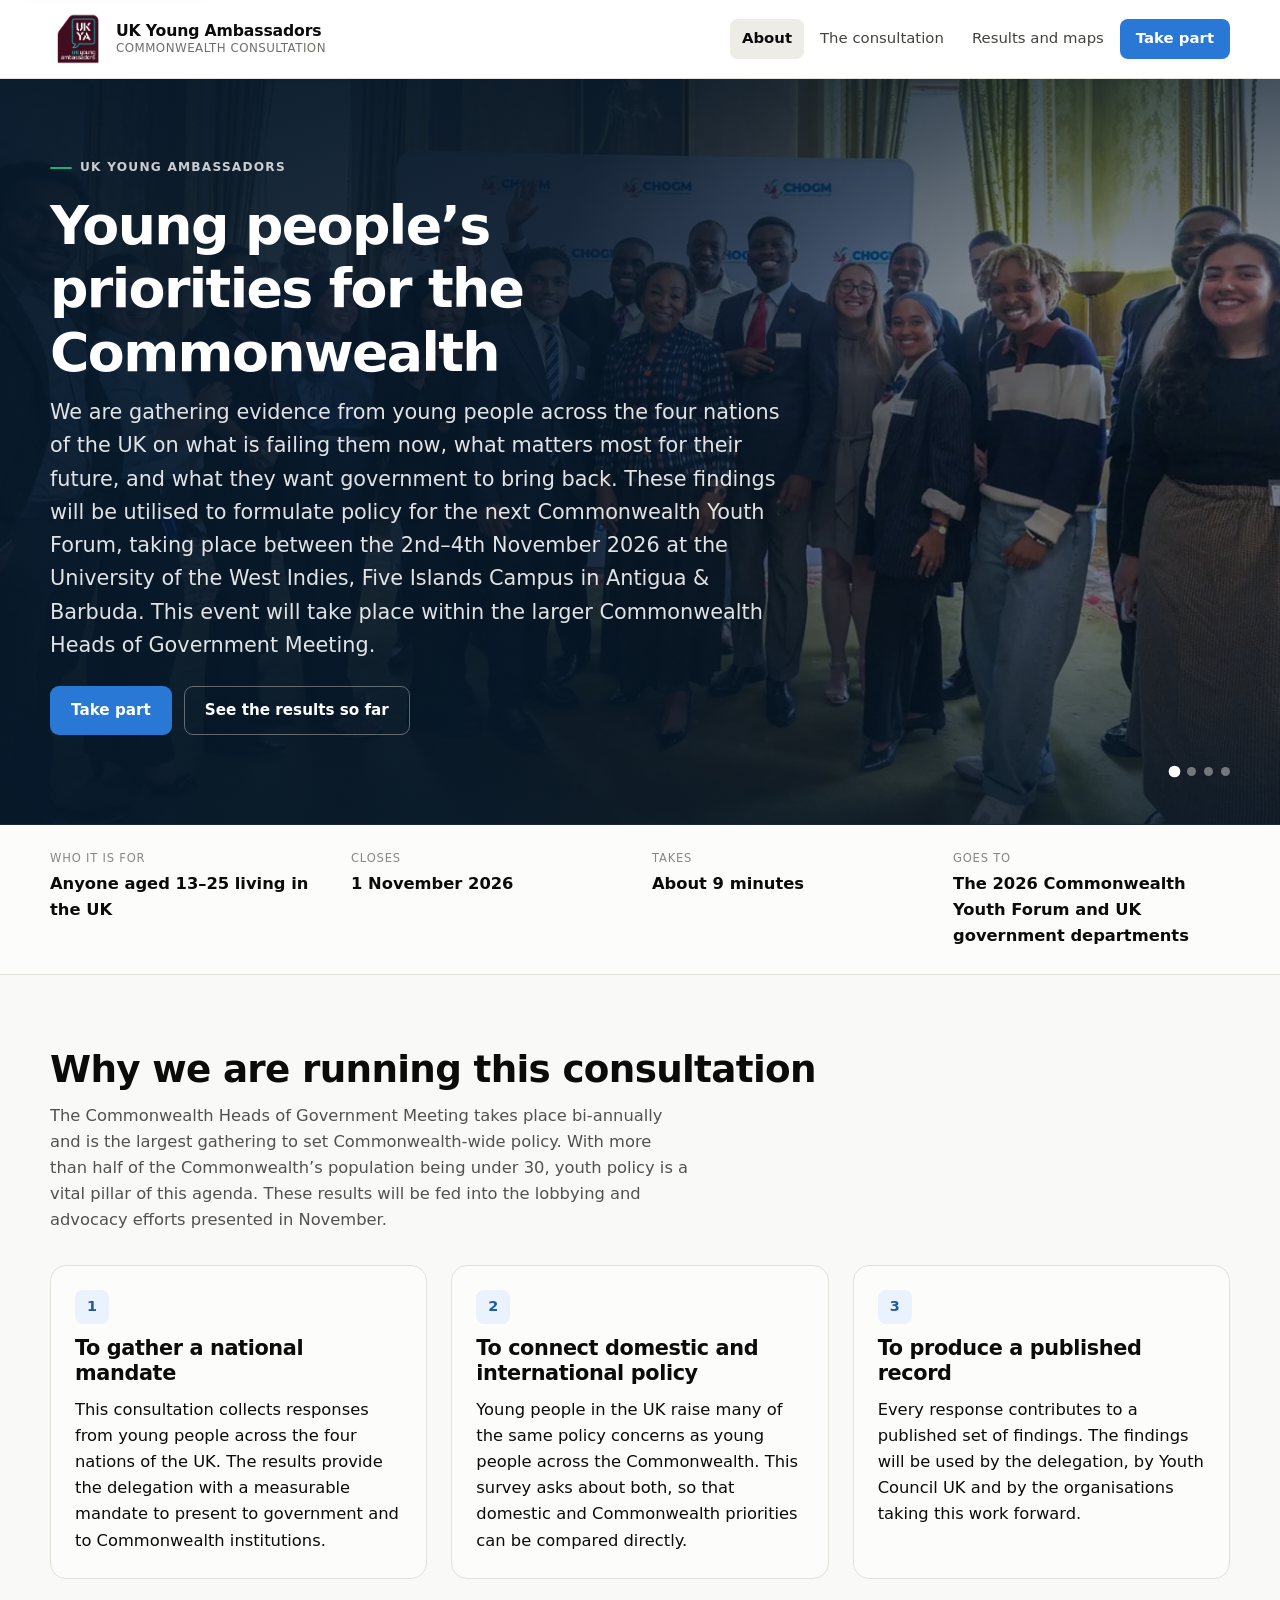
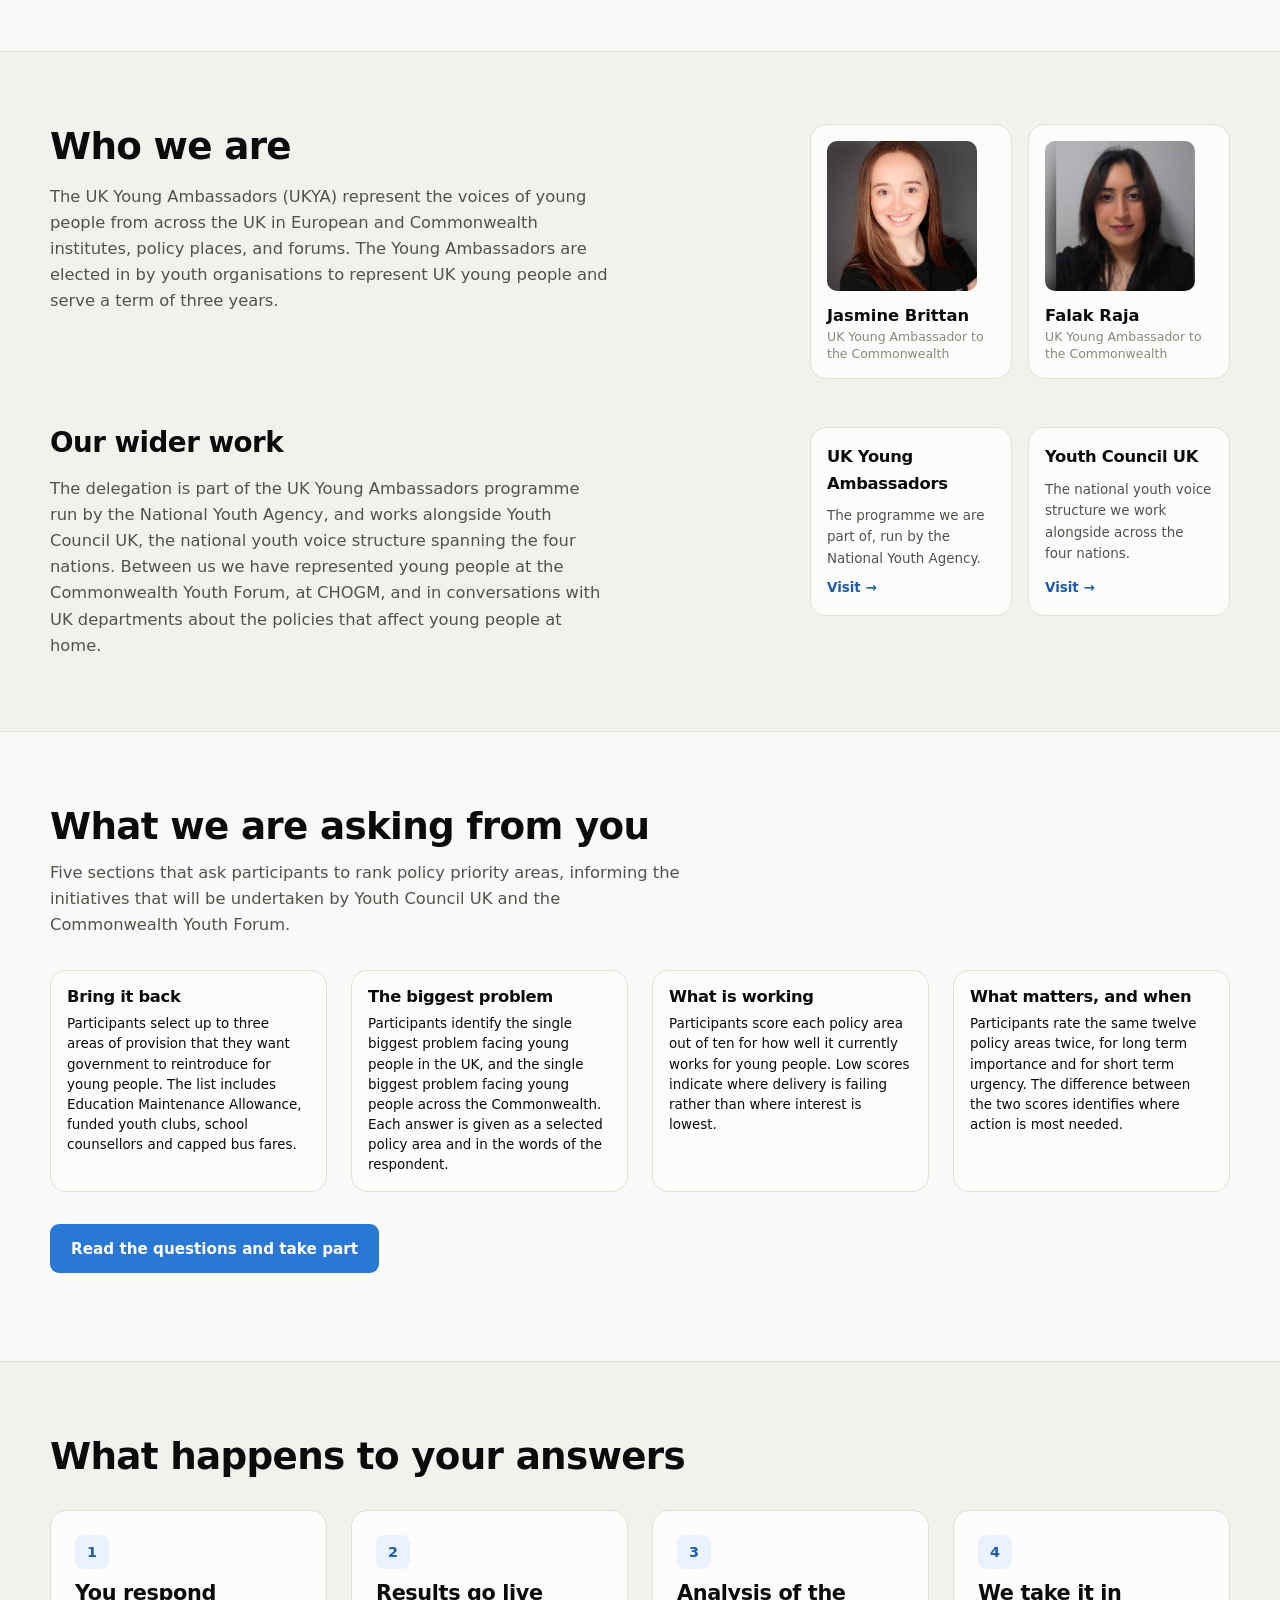
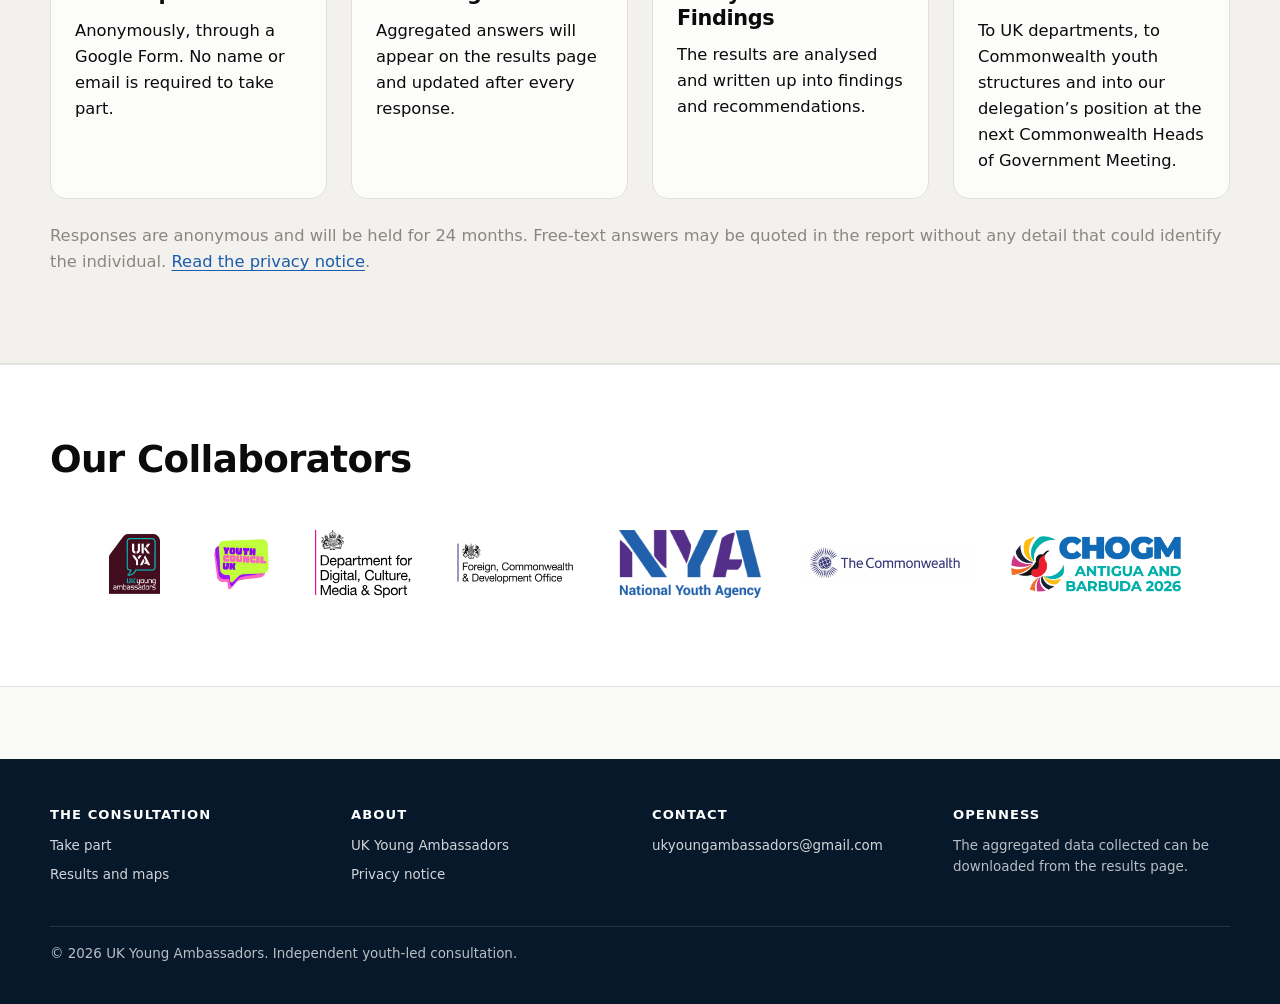
==== commit 95a4edd2: "Rewrite two home page sections plainly, and use the logo as the tab icon Rework "why we are running " ====
--- a/index.html
+++ b/index.html
@@ -9,7 +9,8 @@
 <meta property="og:title" content="UK Youth Consultation for CHOGM">
 <meta property="og:description" content="Tell us what should change for young people — in the UK and across the Commonwealth.">
 <meta property="og:type" content="website">
-<link rel="icon" href="assets/img/favicon.svg" type="image/svg+xml">
+<link rel="icon" href="assets/img/logos/ukya-logo.png?v=c9907ab5" type="image/png">
+<link rel="apple-touch-icon" href="assets/img/logos/ukya-logo.png?v=c9907ab5">
 <link rel="stylesheet" href="assets/css/site.css?v=448d8c2c">
 <link rel="stylesheet" href="assets/css/print.css?v=5e188de7">
 </head>
@@ -96,28 +97,28 @@
       <div class="grid grid--3">
         <div class="card">
           <span class="card__num" aria-hidden="true">1</span>
-          <h3>To take a real mandate, not an opinion</h3>
-          <p>
-            We are asked constantly what “young people think”. This consultation lets us answer with
-            a sample, a method and a margin of error rather than an anecdote — and lets anyone check
-            our working on the results page.
+          <h3>To gather a national mandate</h3>
+          <p>
+            This consultation collects responses from young people across the four nations of the UK.
+            The results provide the delegation with a measurable mandate to present to government and to
+            Commonwealth institutions.
           </p>
         </div>
         <div class="card">
           <span class="card__num" aria-hidden="true">2</span>
-          <h3>To join up domestic and international policy</h3>
-          <p>
-            The problems young people raise at home — mental health waits, transport costs, insecure work —
-            are the same problems raised across the Commonwealth. We ask about both in the same survey so
-            the connection is evidenced rather than asserted.
+          <h3>To connect domestic and international policy</h3>
+          <p>
+            Young people in the UK raise many of the same policy concerns as young people across the
+            Commonwealth. This survey asks about both, so that domestic and Commonwealth priorities can
+            be compared directly.
           </p>
         </div>
         <div class="card">
           <span class="card__num" aria-hidden="true">3</span>
-          <h3>To leave something behind</h3>
-          <p>
-            Every response feeds a published report with the underlying numbers attached. It is written to be
-            usable by departments, by youth organisations and by the next delegation, not just by us.
+          <h3>To produce a published record</h3>
+          <p>
+            Every response contributes to a published set of findings. The findings will be used by the
+            delegation, by Youth Council UK and by the organisations taking this work forward.
           </p>
         </div>
       </div>
@@ -158,26 +159,26 @@
       <div class="section__head">
         <h2>What we are asking from you</h2>
         <p>
-          Five sections that ask participants to rank policy priority areas — informing the initiatives that
+          Five sections that ask participants to rank policy priority areas, informing the initiatives that
           will be undertaken by Youth Council UK and the Commonwealth Youth Forum.
         </p>
       </div>
       <div class="grid grid--4 grid--ask">
         <div class="card card--compact">
           <h3>Bring it back</h3>
-          <p>The top three things you want government to reintroduce for young people — from Education Maintenance Allowance to youth clubs, school counsellors and capped bus fares.</p>
+          <p>Participants select up to three areas of provision that they want government to reintroduce for young people. The list includes Education Maintenance Allowance, funded youth clubs, school counsellors and capped bus fares.</p>
         </div>
         <div class="card card--compact">
           <h3>The biggest problem</h3>
-          <p>What you think is the single biggest problem facing young people in the UK today, and the single biggest problem facing young people across the Commonwealth — in your own words as well as from a list.</p>
+          <p>Participants identify the single biggest problem facing young people in the UK, and the single biggest problem facing young people across the Commonwealth. Each answer is given as a selected policy area and in the words of the respondent.</p>
         </div>
         <div class="card card--compact">
           <h3>What is working</h3>
-          <p>A score out of ten for how well each policy area is currently working for young people you know. Low scores tell us where delivery is failing, not just where interest lies.</p>
+          <p>Participants score each policy area out of ten for how well it currently works for young people. Low scores indicate where delivery is failing rather than where interest is lowest.</p>
         </div>
         <div class="card card--compact">
           <h3>What matters, and when</h3>
-          <p>The same twelve areas rated twice: how important each is to your long-term future, and how urgent each is over the next twelve months. The distance between the two is where the report begins.</p>
+          <p>Participants rate the same twelve policy areas twice, for long term importance and for short term urgency. The difference between the two scores identifies where action is most needed.</p>
         </div>
       </div>
       <p style="margin-top:2rem">
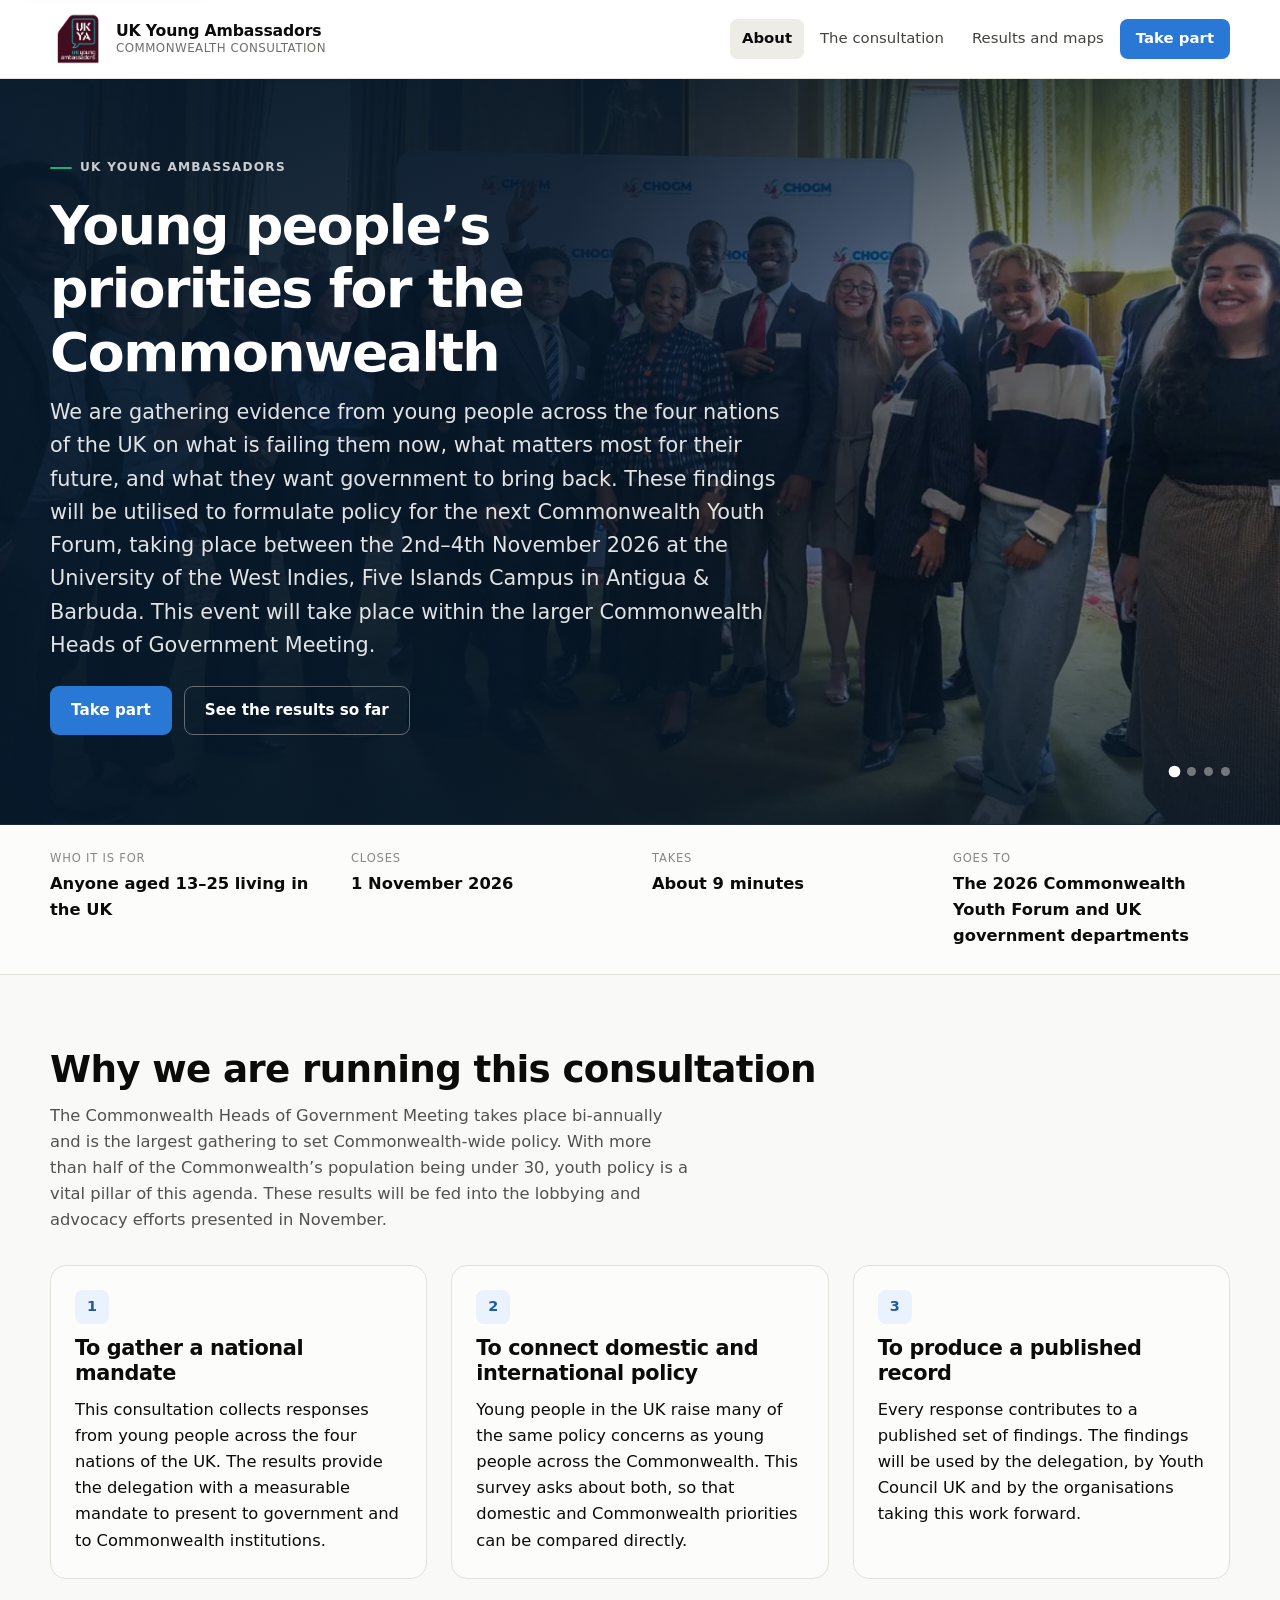
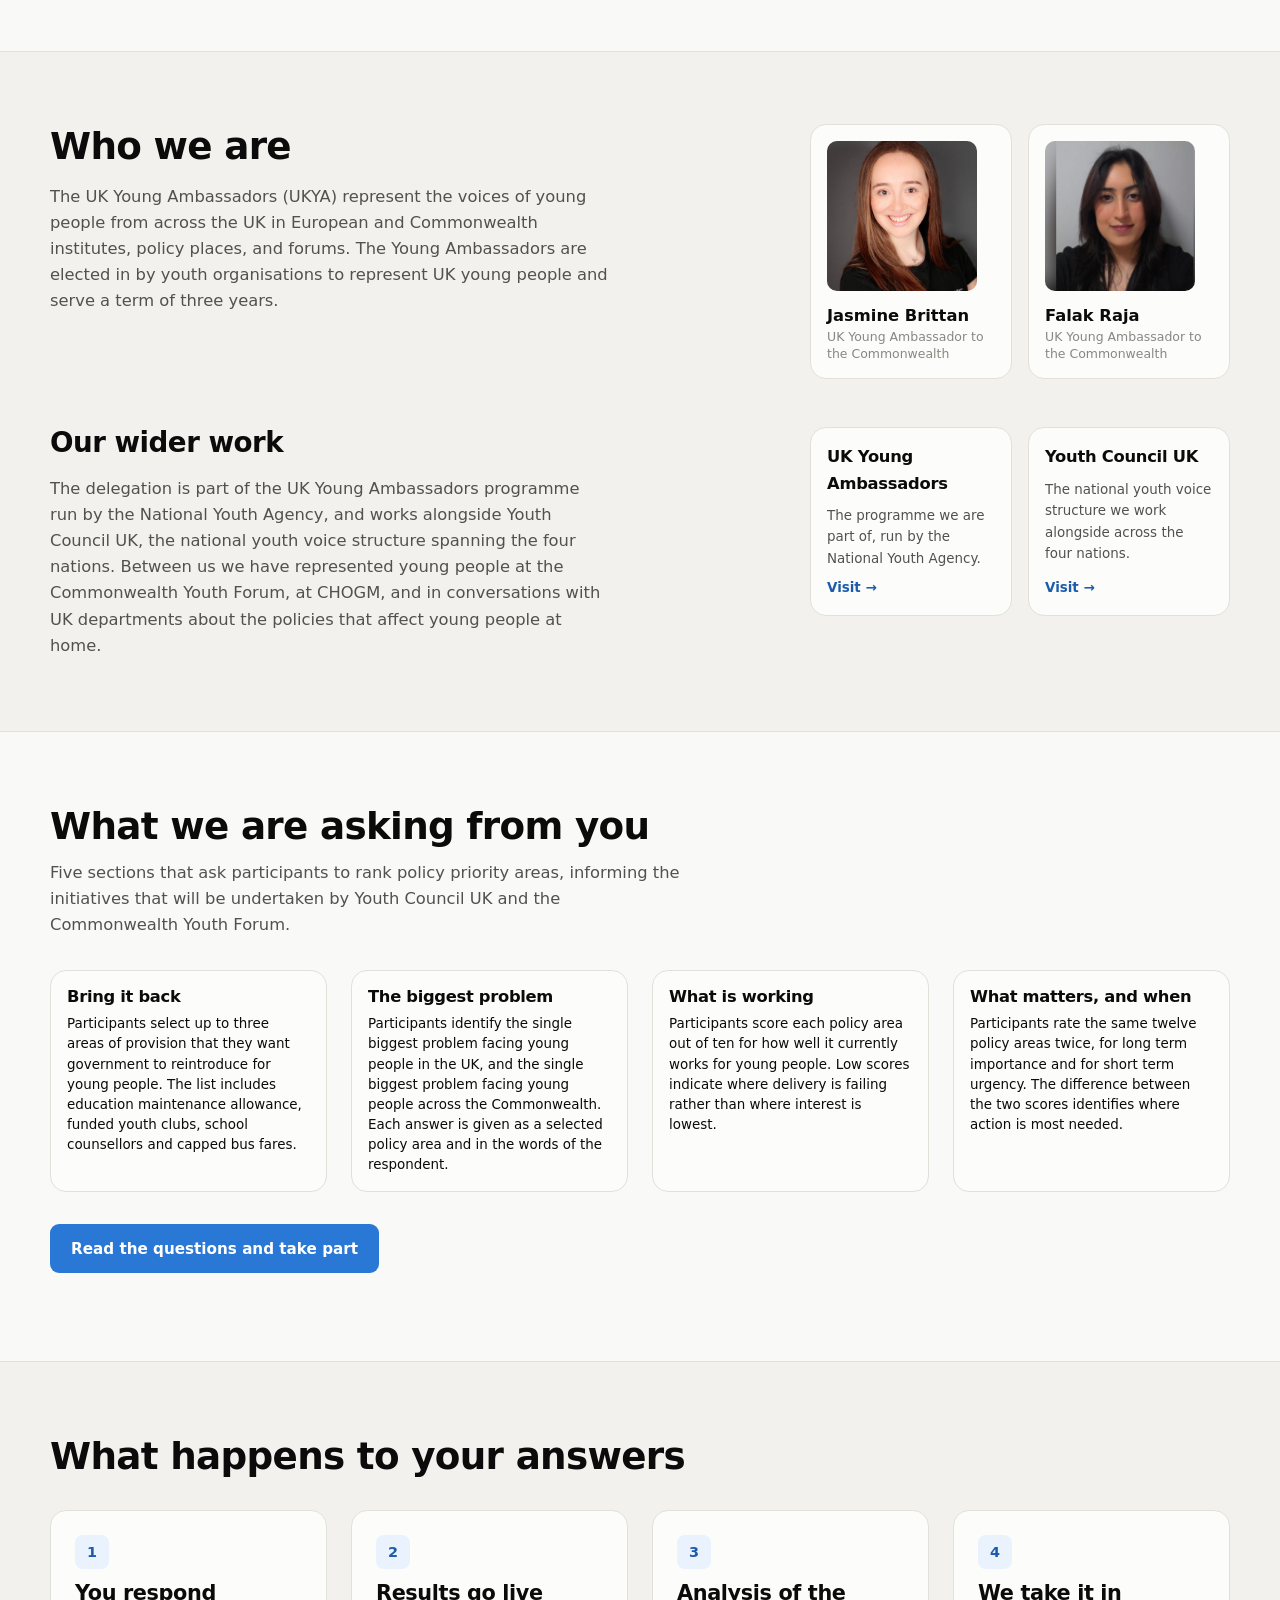
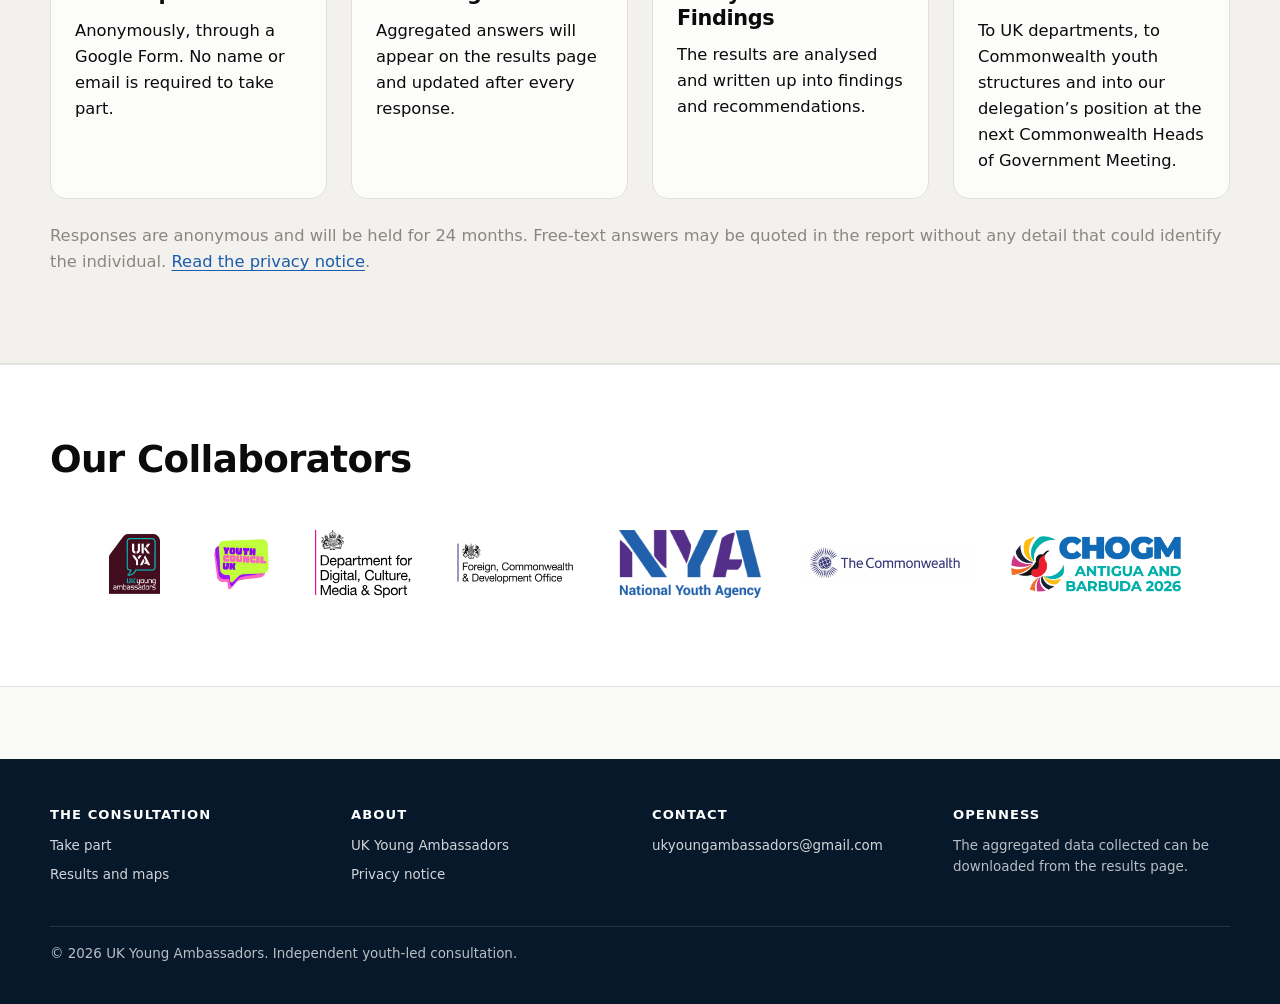
==== commit 2421bb28: "Lowercase education maintenance allowance in the bring-it-back card Co-Authored-By: Claude Opus 5 <n" ====
--- a/index.html
+++ b/index.html
@@ -166,7 +166,7 @@
       <div class="grid grid--4 grid--ask">
         <div class="card card--compact">
           <h3>Bring it back</h3>
-          <p>Participants select up to three areas of provision that they want government to reintroduce for young people. The list includes Education Maintenance Allowance, funded youth clubs, school counsellors and capped bus fares.</p>
+          <p>Participants select up to three areas of provision that they want government to reintroduce for young people. The list includes education maintenance allowance, funded youth clubs, school counsellors and capped bus fares.</p>
         </div>
         <div class="card card--compact">
           <h3>The biggest problem</h3>
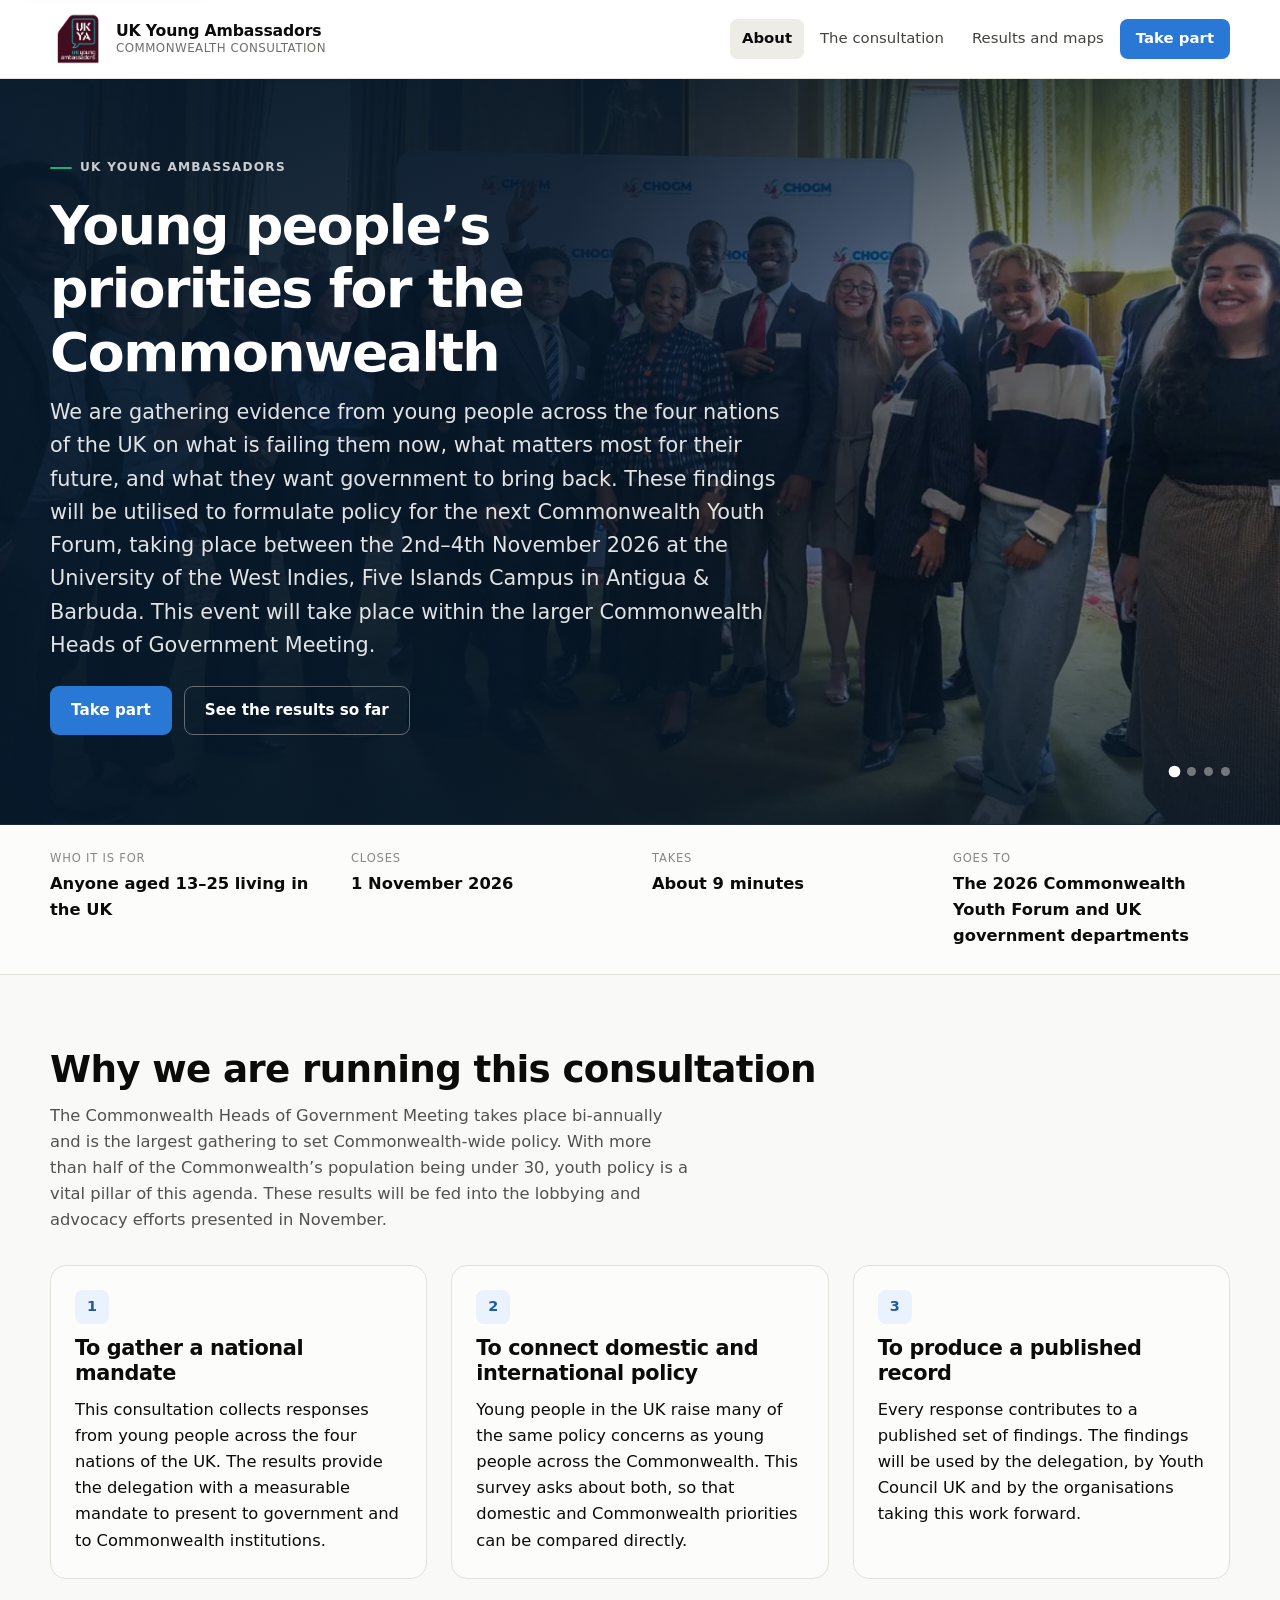
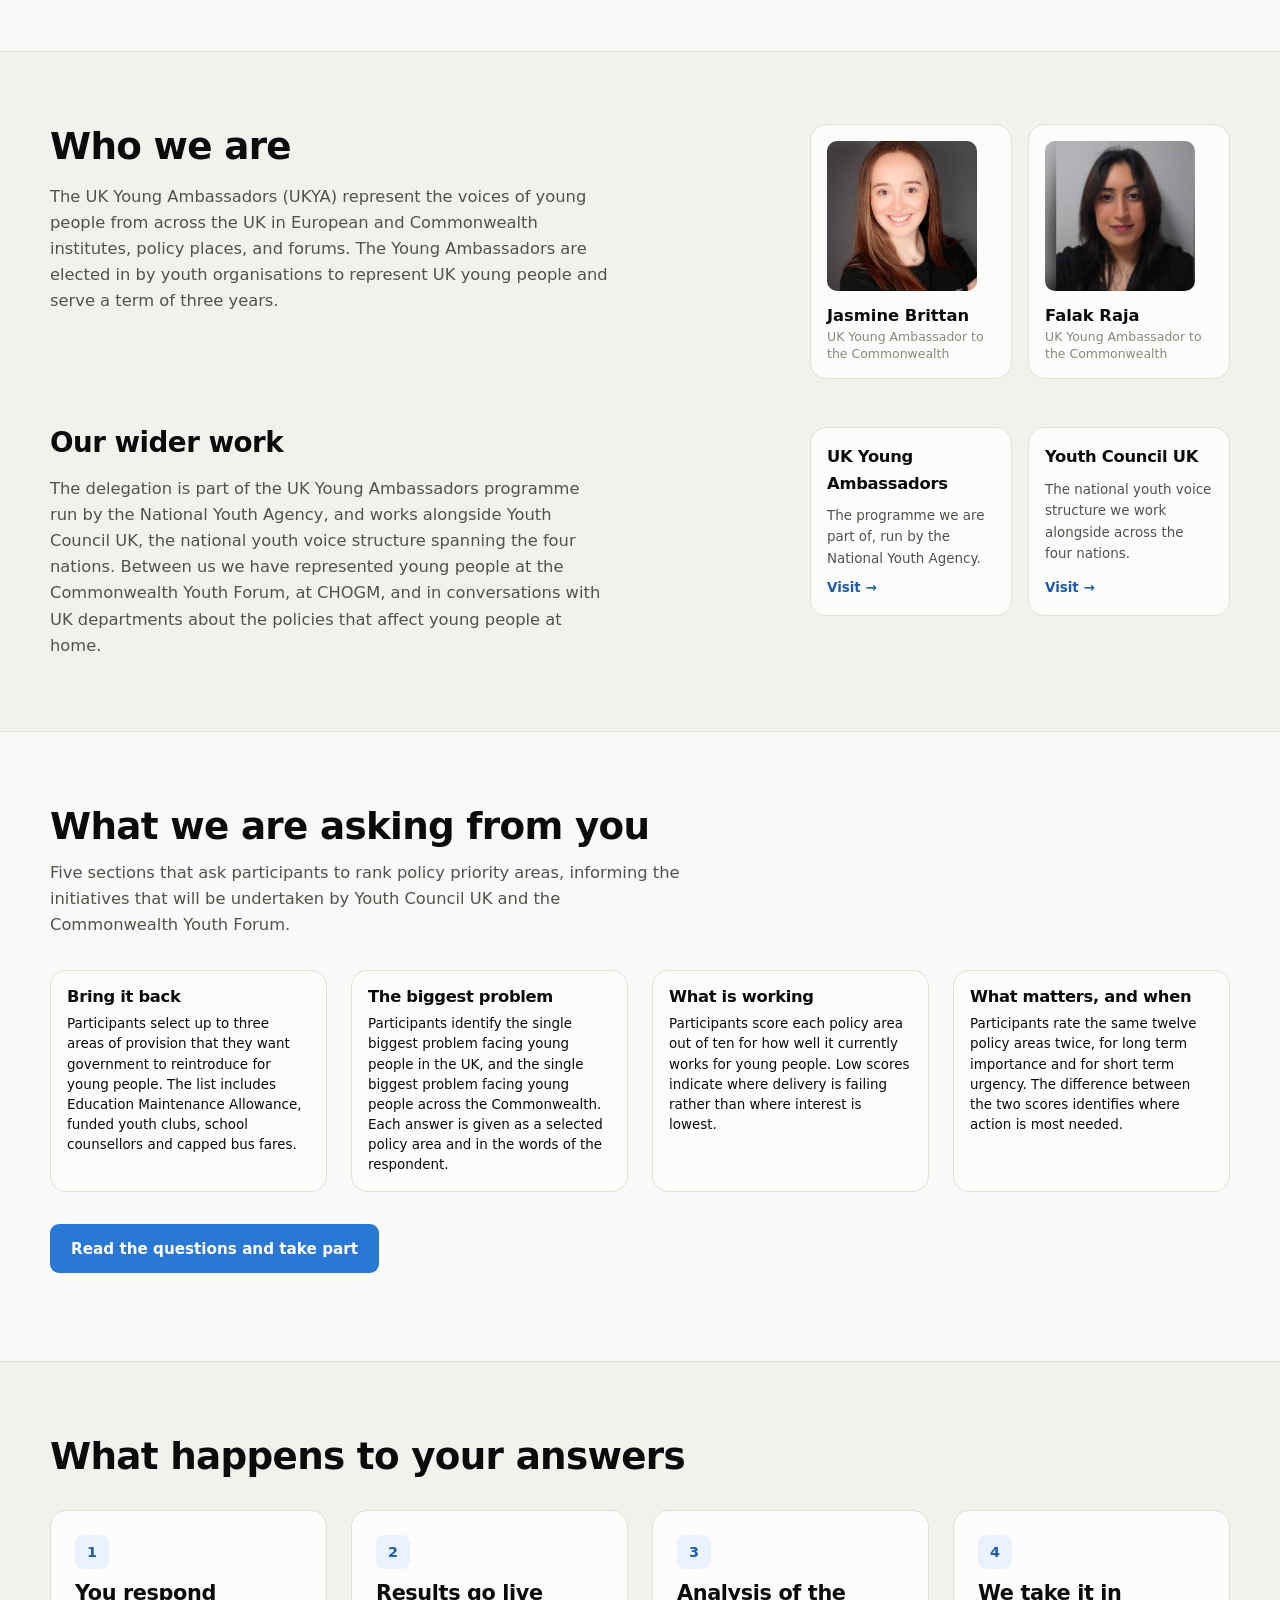
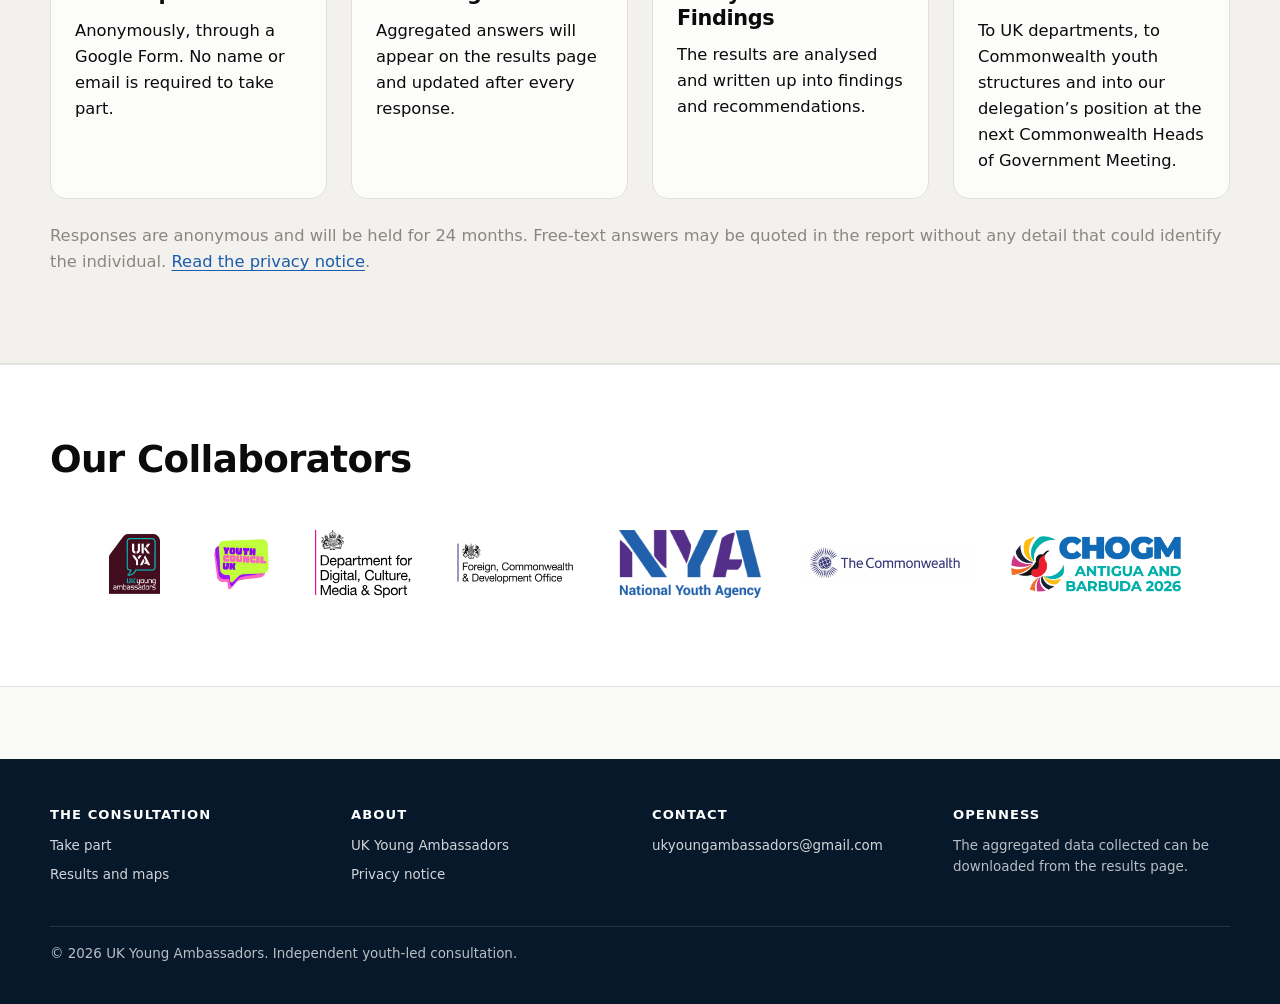
==== commit f0b1e69c: "Serve the tab icon in a form Safari will use Restore the capitalisation of Education Maintenance All" ====
--- a/index.html
+++ b/index.html
@@ -9,8 +9,9 @@
 <meta property="og:title" content="UK Youth Consultation for CHOGM">
 <meta property="og:description" content="Tell us what should change for young people — in the UK and across the Commonwealth.">
 <meta property="og:type" content="website">
-<link rel="icon" href="assets/img/logos/ukya-logo.png?v=c9907ab5" type="image/png">
-<link rel="apple-touch-icon" href="assets/img/logos/ukya-logo.png?v=c9907ab5">
+<link rel="icon" href="favicon.ico" sizes="any">
+<link rel="icon" type="image/png" sizes="250x250" href="assets/img/logos/ukya-logo.png">
+<link rel="apple-touch-icon" sizes="180x180" href="assets/img/logos/ukya-logo.png">
 <link rel="stylesheet" href="assets/css/site.css?v=448d8c2c">
 <link rel="stylesheet" href="assets/css/print.css?v=5e188de7">
 </head>
@@ -166,7 +167,7 @@
       <div class="grid grid--4 grid--ask">
         <div class="card card--compact">
           <h3>Bring it back</h3>
-          <p>Participants select up to three areas of provision that they want government to reintroduce for young people. The list includes education maintenance allowance, funded youth clubs, school counsellors and capped bus fares.</p>
+          <p>Participants select up to three areas of provision that they want government to reintroduce for young people. The list includes Education Maintenance Allowance, funded youth clubs, school counsellors and capped bus fares.</p>
         </div>
         <div class="card card--compact">
           <h3>The biggest problem</h3>
